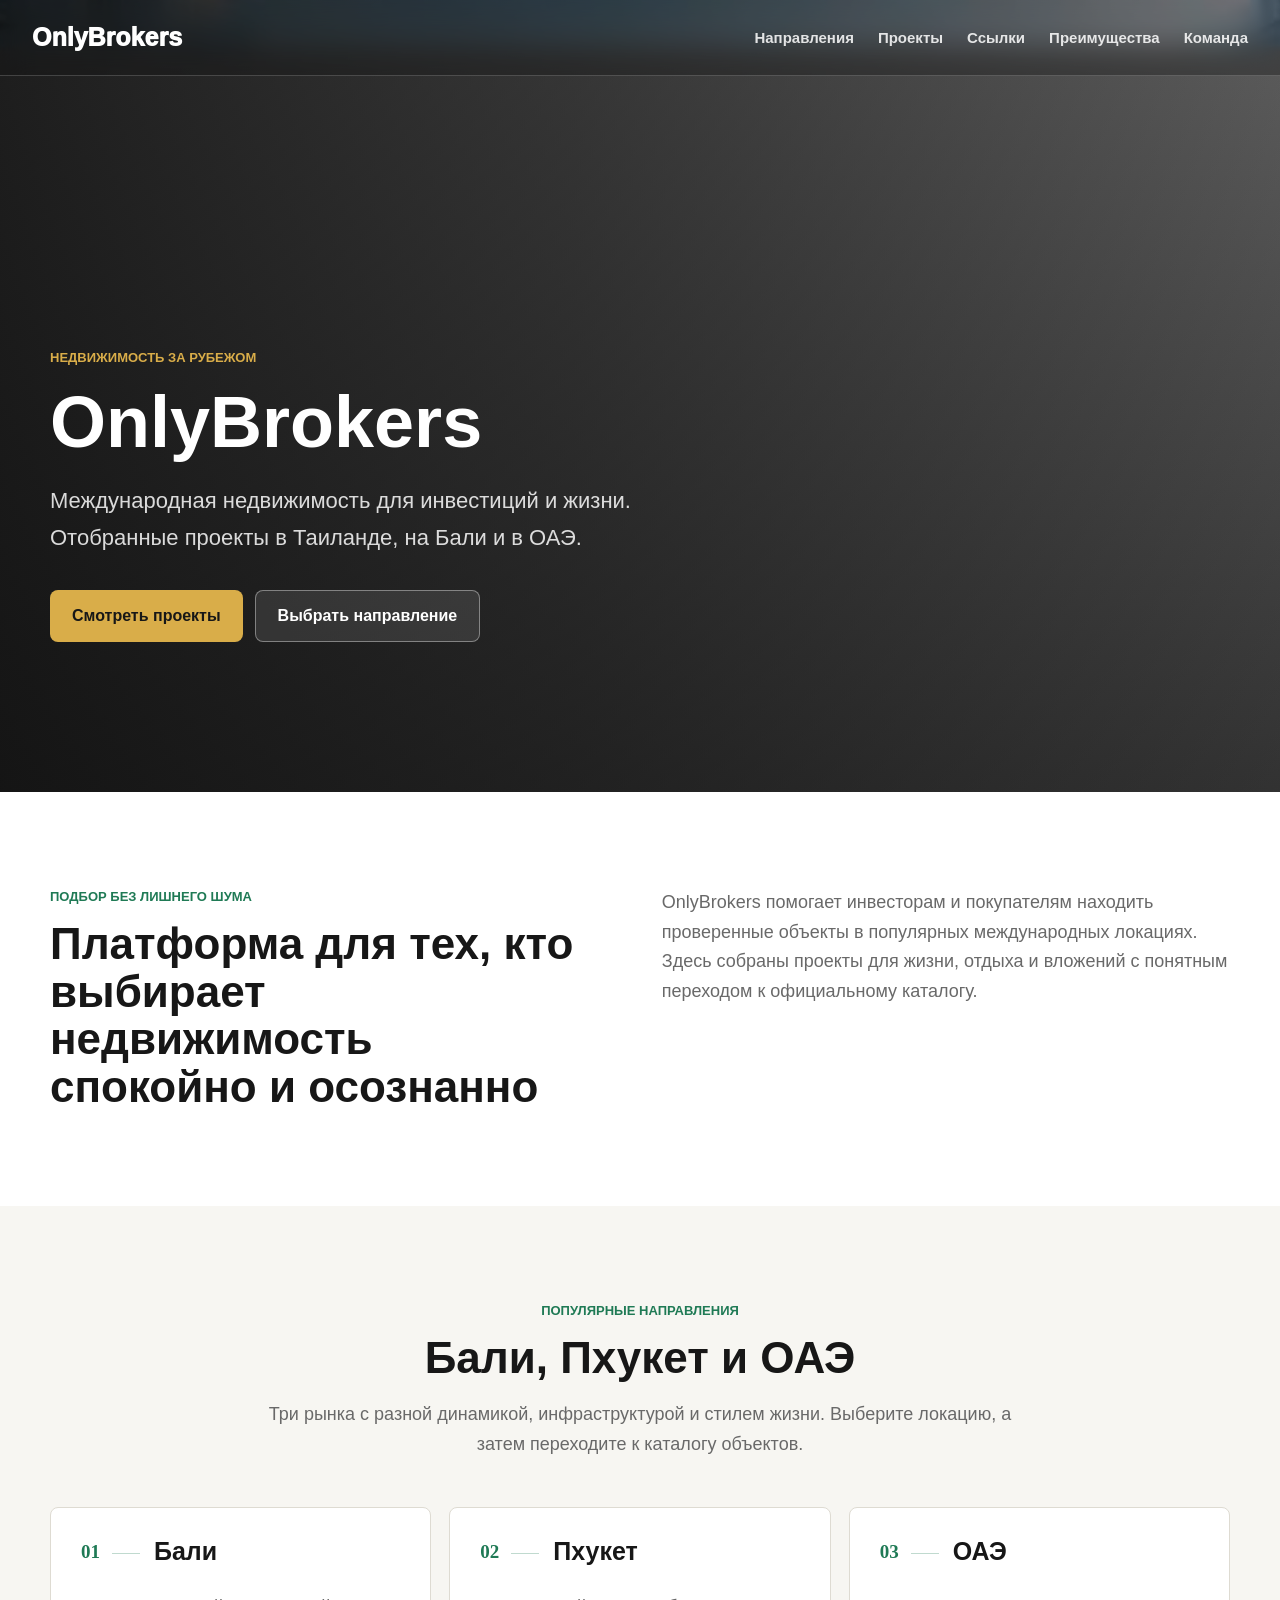
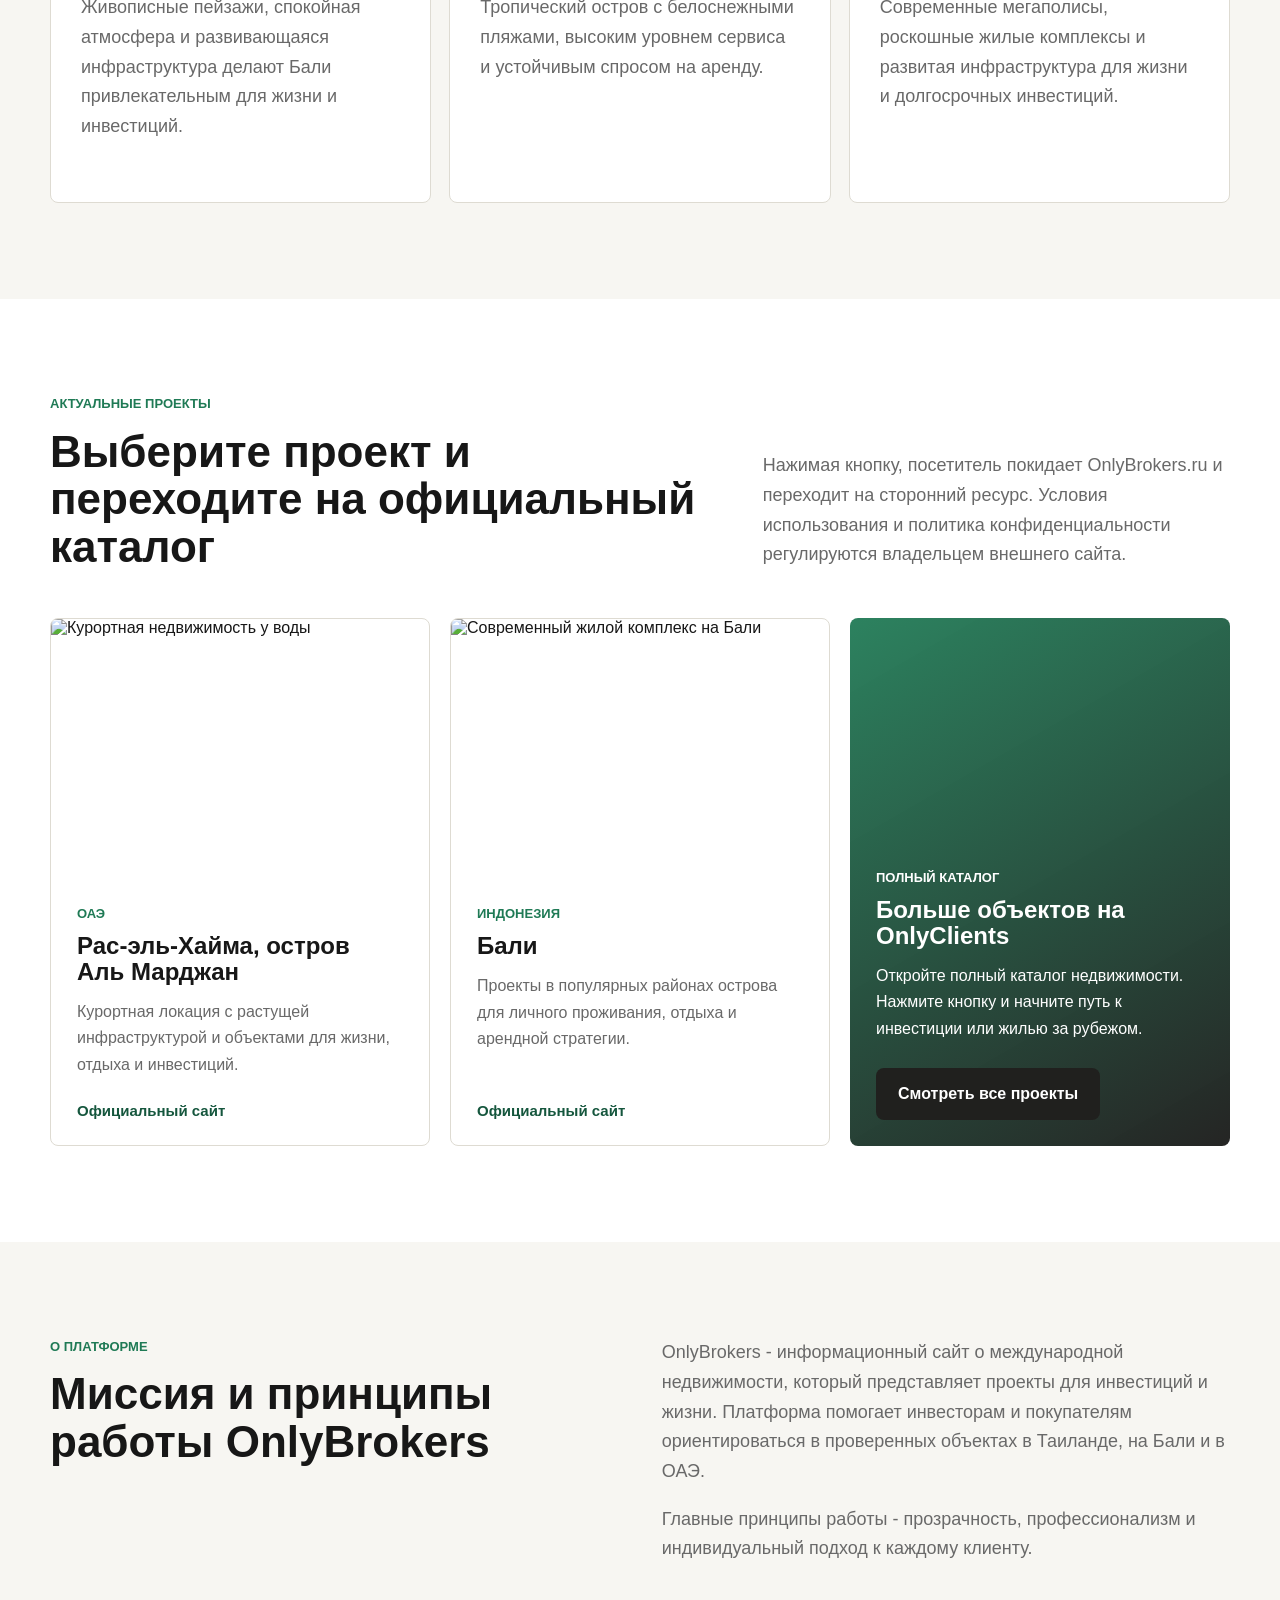
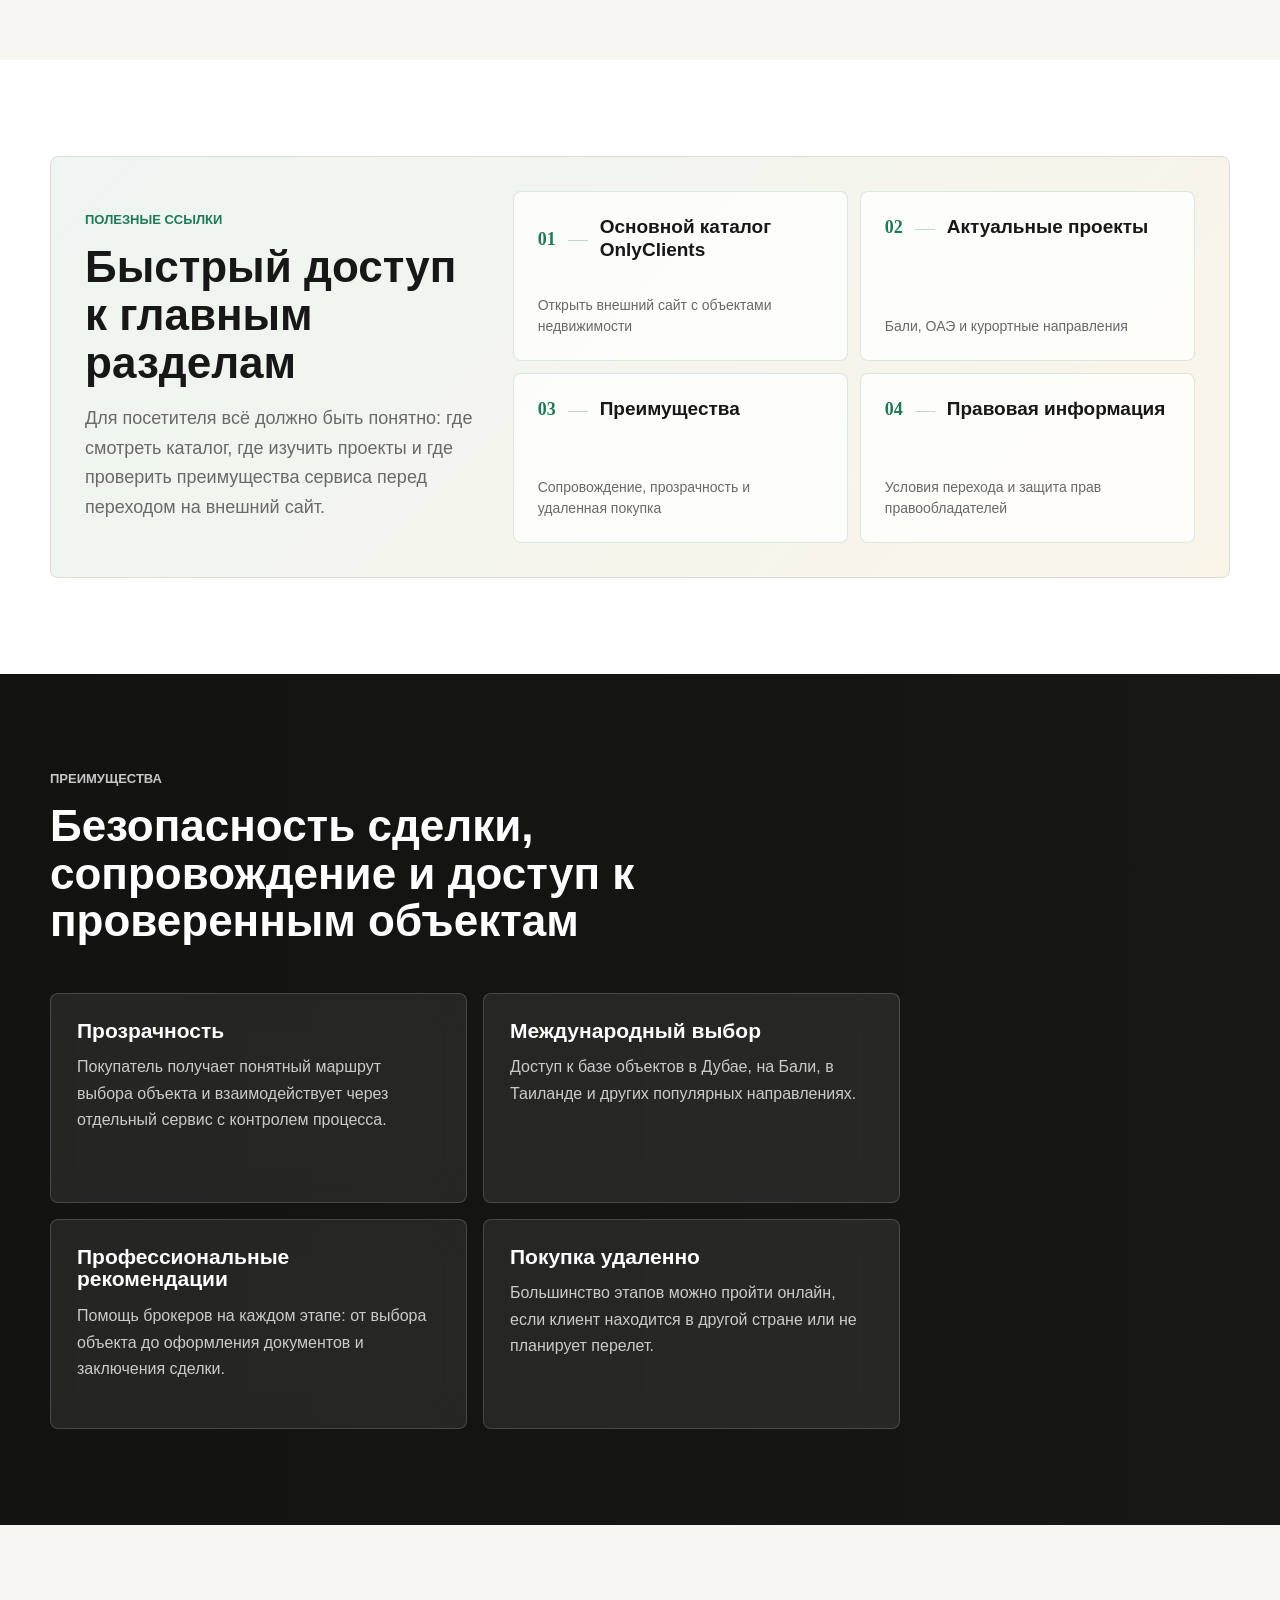
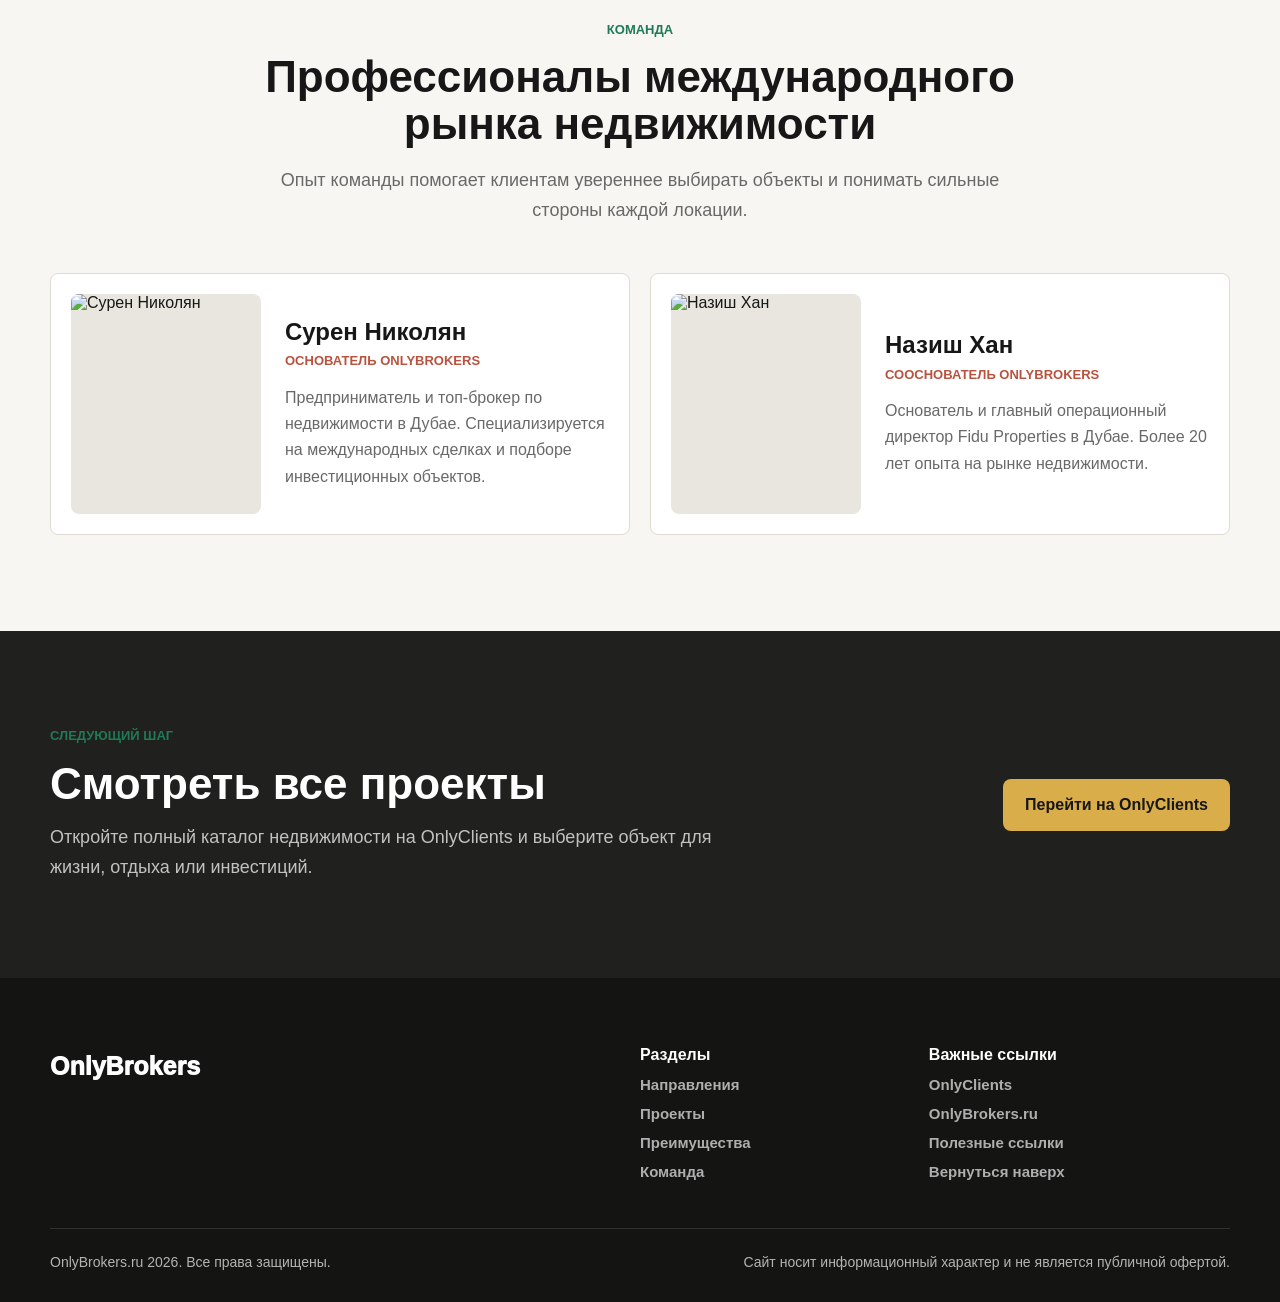
==== index.html @ 48ba88b5 "Initial OnlyBrokers site" ====
<!doctype html><html lang="ru"><head><meta charset="UTF-8" /><meta name="viewport" content="width=device-width, initial-scale=1.0" /><meta name="description" content="OnlyBrokers - международная недвижимость для инвестиций и жизни. Проверенные проекты на Бали, в Таиланде и ОАЭ." /><title>OnlyBrokers - международная недвижимость</title><link rel="stylesheet" href="./styles.css" /></head><body><header class="site-header" data-header><a class="brand" href="#top" aria-label="OnlyBrokers"><span class="brand-wordmark">OnlyBrokers</span></a><nav class="main-nav" id="main-nav" data-nav><a href="#directions">Направления</a><a href="#projects">Проекты</a><a href="#links">Ссылки</a><a href="#benefits">Преимущества</a><a href="#team">Команда</a></nav><button class="menu-button" type="button" aria-expanded="false" aria-controls="site-menu" data-menu-button><span></span><span></span><span></span><span class="sr-only">Открыть меню</span></button></header><div class="menu-backdrop" data-menu-backdrop></div><aside class="side-menu" id="site-menu" aria-hidden="true" data-side-menu><div class="side-menu-head"><div><span class="brand-wordmark brand-wordmark-dark">OnlyBrokers</span><p>Навигация по OnlyBrokers</p></div><button class="side-menu-close" type="button" aria-label="Закрыть меню" data-menu-close><span></span><span></span></button></div><nav class="side-menu-nav" aria-label="Основное меню"><a href="#top">Главная</a><a href="#directions">Направления</a><a href="#projects">Актуальные проекты</a><a href="#links">Полезные ссылки</a><a href="#benefits">Преимущества</a><a href="#team">Команда</a></nav><div class="side-menu-links"><p>Быстрый переход</p><a href="https://www.onlyclients.com/" target="_blank" rel="noopener noreferrer">Каталог OnlyClients</a><a href="https://onlybrokers.ru/" target="_blank" rel="noopener noreferrer">Текущий сайт OnlyBrokers</a></div></aside><main id="top"><section class="hero" aria-labelledby="hero-title"><div class="hero-media" aria-hidden="true"></div><div class="hero-overlay"></div><div class="hero-content"><p class="eyebrow">Недвижимость за рубежом</p><h1 id="hero-title">OnlyBrokers</h1><p class="hero-lead"> Международная недвижимость для инвестиций и жизни. Отобранные проекты в Таиланде, на Бали и в ОАЭ. </p><div class="hero-actions"><a class="button button-primary" href="https://www.onlyclients.com/" target="_blank" rel="noopener noreferrer"> Смотреть проекты </a><a class="button button-secondary" href="#projects">Выбрать направление</a></div><div class="hero-trust" aria-label="Ключевая информация"><div class="hero-trust-track"><span>Проверенные международные направления</span><span>Без форм и сбора заявок</span><span>Переход в официальный каталог OnlyClients</span></div></div></div></section><section class="intro section-band"><div class="container intro-grid"><div><p class="section-kicker">Подбор без лишнего шума</p><h2>Платформа для тех, кто выбирает недвижимость спокойно и осознанно</h2></div><p> OnlyBrokers помогает инвесторам и покупателям находить проверенные объекты в популярных международных локациях. Здесь собраны проекты для жизни, отдыха и вложений с понятным переходом к официальному каталогу. </p></div></section><section class="directions" id="directions" aria-labelledby="directions-title"><div class="container"><div class="section-heading"><p class="section-kicker">Популярные направления</p><h2 id="directions-title">Бали, Пхукет и ОАЭ</h2><p> Три рынка с разной динамикой, инфраструктурой и стилем жизни. Выберите локацию, а затем переходите к каталогу объектов. </p></div><div class="direction-grid"><article class="direction-card"><div class="direction-title"><span>01</span><h3>Бали</h3></div><p> Живописные пейзажи, спокойная атмосфера и развивающаяся инфраструктура делают Бали привлекательным для жизни и инвестиций. </p></article><article class="direction-card"><div class="direction-title"><span>02</span><h3>Пхукет</h3></div><p> Тропический остров с белоснежными пляжами, высоким уровнем сервиса и устойчивым спросом на аренду. </p></article><article class="direction-card"><div class="direction-title"><span>03</span><h3>ОАЭ</h3></div><p> Современные мегаполисы, роскошные жилые комплексы и развитая инфраструктура для жизни и долгосрочных инвестиций. </p></article></div></div></section><section class="projects section-band" id="projects" aria-labelledby="projects-title"><div class="container"><div class="section-heading split"><div><p class="section-kicker">Актуальные проекты</p><h2 id="projects-title">Выберите проект и переходите на официальный каталог</h2></div><p> Нажимая кнопку, посетитель покидает OnlyBrokers.ru и переходит на сторонний ресурс. Условия использования и политика конфиденциальности регулируются владельцем внешнего сайта. </p></div><div class="project-grid"><article class="project-card"><img src="https://static.tildacdn.com/tild6231-3865-4233-a266-313335313737/ice-beach-ice-beach-.webp" alt="Курортная недвижимость у воды" /><div class="project-body"><p class="project-location">ОАЭ</p><h3>Рас-эль-Хайма, остров Аль Марджан</h3><p>Курортная локация с растущей инфраструктурой и объектами для жизни, отдыха и инвестиций.</p><a class="text-link" href="https://www.onlyclients.com/" target="_blank" rel="noopener noreferrer"> Официальный сайт </a></div></article><article class="project-card"><img src="https://static.tildacdn.com/tild3566-6631-4865-b439-373566363334/pandawa-residence_ex.jpg" alt="Современный жилой комплекс на Бали" /><div class="project-body"><p class="project-location">Индонезия</p><h3>Бали</h3><p>Проекты в популярных районах острова для личного проживания, отдыха и арендной стратегии.</p><a class="text-link" href="https://www.onlyclients.com/" target="_blank" rel="noopener noreferrer"> Официальный сайт </a></div></article><article class="project-card project-card-featured"><div class="project-body"><p class="project-location">Полный каталог</p><h3>Больше объектов на OnlyClients</h3><p> Откройте полный каталог недвижимости. Нажмите кнопку и начните путь к инвестиции или жилью за рубежом. </p><a class="button button-dark" href="https://www.onlyclients.com/" target="_blank" rel="noopener noreferrer"> Смотреть все проекты </a></div></article></div></div></section><section class="platform" aria-labelledby="platform-title"><div class="container platform-grid"><div><p class="section-kicker">О платформе</p><h2 id="platform-title">Миссия и принципы работы OnlyBrokers</h2></div><div class="platform-copy"><p> OnlyBrokers - информационный сайт о международной недвижимости, который представляет проекты для инвестиций и жизни. Платформа помогает инвесторам и покупателям ориентироваться в проверенных объектах в Таиланде, на Бали и в ОАЭ. </p><p> Главные принципы работы - прозрачность, профессионализм и индивидуальный подход к каждому клиенту. </p></div></div></section><section class="link-hub" id="links" aria-labelledby="links-title"><div class="container link-hub-panel"><div class="link-hub-copy"><p class="section-kicker">Полезные ссылки</p><h2 id="links-title">Быстрый доступ к главным разделам</h2><p> Для посетителя всё должно быть понятно: где смотреть каталог, где изучить проекты и где проверить преимущества сервиса перед переходом на внешний сайт. </p></div><div class="link-list"><a class="link-tile" href="https://www.onlyclients.com/" target="_blank" rel="noopener noreferrer"><span class="link-title"><span>01</span><strong>Основной каталог OnlyClients</strong></span><small>Открыть внешний сайт с объектами недвижимости</small></a><a class="link-tile" href="#projects"><span class="link-title"><span>02</span><strong>Актуальные проекты</strong></span><small>Бали, ОАЭ и курортные направления</small></a><a class="link-tile" href="#benefits"><span class="link-title"><span>03</span><strong>Преимущества</strong></span><small>Сопровождение, прозрачность и удаленная покупка</small></a><a class="link-tile" href="#legal"><span class="link-title"><span>04</span><strong>Правовая информация</strong></span><small>Условия перехода и защита прав правообладателей</small></a></div></div></section><section class="benefits" id="benefits" aria-labelledby="benefits-title"><div class="benefits-media" aria-hidden="true"></div><div class="benefits-overlay"></div><div class="container benefits-content"><div class="section-heading align-left"><p class="section-kicker">Преимущества</p><h2 id="benefits-title">Безопасность сделки, сопровождение и доступ к проверенным объектам</h2></div><div class="benefit-list"><article><h3>Прозрачность</h3><p> Покупатель получает понятный маршрут выбора объекта и взаимодействует через отдельный сервис с контролем процесса. </p></article><article><h3>Международный выбор</h3><p>Доступ к базе объектов в Дубае, на Бали, в Таиланде и других популярных направлениях.</p></article><article><h3>Профессиональные рекомендации</h3><p>Помощь брокеров на каждом этапе: от выбора объекта до оформления документов и заключения сделки.</p></article><article><h3>Покупка удаленно</h3><p>Большинство этапов можно пройти онлайн, если клиент находится в другой стране или не планирует перелет.</p></article></div></div></section><section class="team" id="team" aria-labelledby="team-title"><div class="container"><div class="section-heading"><p class="section-kicker">Команда</p><h2 id="team-title">Профессионалы международного рынка недвижимости</h2><p>Опыт команды помогает клиентам увереннее выбирать объекты и понимать сильные стороны каждой локации.</p></div><div class="team-grid"><article class="person-card"><img src="https://static.tildacdn.com/tild3665-6264-4161-b462-633832346330/noroot.png" alt="Сурен Николян" /><div><h3>Сурен Николян</h3><p class="person-role">Основатель OnlyBrokers</p><p> Предприниматель и топ-брокер по недвижимости в Дубае. Специализируется на международных сделках и подборе инвестиционных объектов. </p></div></article><article class="person-card"><img src="https://static.tildacdn.com/tild6531-3165-4635-a233-373766363338/noroot.png" alt="Назиш Хан" /><div><h3>Назиш Хан</h3><p class="person-role">Сооснователь OnlyBrokers</p><p> Основатель и главный операционный директор Fidu Properties в Дубае. Более 20 лет опыта на рынке недвижимости. </p></div></article></div></div></section><section class="final-cta"><div class="container final-cta-inner"><div><p class="section-kicker">Следующий шаг</p><h2>Смотреть все проекты</h2><p> Откройте полный каталог недвижимости на OnlyClients и выберите объект для жизни, отдыха или инвестиций. </p></div><a class="button button-primary" href="https://www.onlyclients.com/" target="_blank" rel="noopener noreferrer"> Перейти на OnlyClients </a></div></section></main><footer class="site-footer" id="legal"><div class="container footer-grid"><div class="footer-about"><a class="brand footer-brand" href="#top" aria-label="OnlyBrokers"><span class="brand-wordmark">OnlyBrokers</span></a></div><nav class="footer-nav" aria-label="Разделы сайта"><h3>Разделы</h3><a href="#directions">Направления</a><a href="#projects">Проекты</a><a href="#benefits">Преимущества</a><a href="#team">Команда</a></nav><nav class="footer-nav" aria-label="Важные ссылки"><h3>Важные ссылки</h3><a href="https://www.onlyclients.com/" target="_blank" rel="noopener noreferrer">OnlyClients</a><a href="https://onlybrokers.ru/" target="_blank" rel="noopener noreferrer">OnlyBrokers.ru</a><a href="#links">Полезные ссылки</a><a href="#top">Вернуться наверх</a></nav></div><div class="container footer-bottom"><p>OnlyBrokers.ru 2026. Все права защищены.</p><p>Сайт носит информационный характер и не является публичной офертой.</p></div></footer><script src="./script.js"></script></body></html>
---- styles.css ----
:root{--bg:#f7f6f2;--surface:#ffffff;--ink:#171717;--muted:#696969;--line:#dedbd2;--dark:#20201e;--dark-soft:#30302d;--green:#1f7a55;--green-dark:#15563d;--gold:#d9ad49;--coral:#b8533f;--shadow:0 18px 40px rgba(28,27,24,0.12)}*{box-sizing:border-box}html{scroll-behavior:smooth}body{margin:0;font-family:Inter,Manrope,"Segoe UI",Arial,sans-serif;color:var(--ink);background:var(--bg);letter-spacing:0}body.menu-open{overflow:hidden}img{display:block;max-width:100%}a{color:inherit;text-decoration:none}p{margin:0;color:var(--muted);font-size:18px;line-height:1.65}h1,h2,h3{margin:0;line-height:1.08;letter-spacing:0}h1{max-width:760px;color:#fff;font-size:72px}h2{font-size:44px}h3{font-size:24px}.sr-only{position:absolute;width:1px;height:1px;padding:0;margin:-1px;overflow:hidden;clip:rect(0,0,0,0);white-space:nowrap;border:0}.container{width:min(1180px,calc(100% - 48px));margin:0 auto}.site-header{position:fixed;top:0;left:0;z-index:40;width:100%;min-height:76px;padding:16px 32px;display:flex;align-items:center;justify-content:space-between;color:#fff;background:rgba(20,20,19,0.34);border-bottom:1px solid rgba(255,255,255,0.18);backdrop-filter:blur(14px);transition:background 180ms ease,border-color 180ms ease}.site-header.is-scrolled{background:rgba(25,25,24,0.94);border-color:rgba(255,255,255,0.1)}.brand{display:inline-flex;align-items:center;font-weight:800}.brand-wordmark{position:relative;display:inline-flex;align-items:center;min-height:40px;color:#fff;font-size:25px;font-weight:950;line-height:1;letter-spacing:0}.brand-wordmark-dark{color:var(--ink)}.main-nav{display:flex;align-items:center;gap:24px;color:rgba(255,255,255,0.86);font-size:15px;font-weight:600}.main-nav a{transition:color 160ms ease}.main-nav a:hover{color:#fff}.menu-button{display:none;position:relative;width:52px;height:38px;padding:0;border:1px solid rgba(255,255,255,0.18);border-radius:14px;background:linear-gradient(145deg,rgba(255,255,255,0.16),rgba(255,255,255,0.05)),rgba(16,18,18,0.24);box-shadow:inset 0 1px 0 rgba(255,255,255,0.18),0 10px 22px rgba(0,0,0,0.18);cursor:pointer;overflow:hidden;transition:border-color 180ms ease,background 180ms ease,transform 180ms ease,box-shadow 180ms ease}.menu-button:hover{border-color:rgba(255,255,255,0.38);background:linear-gradient(145deg,rgba(255,255,255,0.2),rgba(255,255,255,0.07)),rgba(16,18,18,0.3);box-shadow:inset 0 1px 0 rgba(255,255,255,0.2),0 12px 26px rgba(0,0,0,0.22);transform:translateY(-1px)}.menu-button span:not(.sr-only){position:absolute;left:15px;display:block;width:22px;height:2px;background:#fff;border-radius:2px;transform-origin:center;transition:width 180ms ease,transform 220ms ease,opacity 160ms ease,background 180ms ease}.menu-button span:nth-child(1){top:14px}.menu-button span:nth-child(2){top:23px}.menu-button span:nth-child(3){display:none}body.menu-open .menu-button span:nth-child(1){transform:translateY(4.5px) rotate(45deg)}body.menu-open .menu-button span:nth-child(2){transform:translateY(-4.5px) rotate(-45deg)}body.menu-open .menu-button span:nth-child(3){opacity:0}.menu-backdrop{position:fixed;inset:0;z-index:45;visibility:hidden;opacity:0;background:rgba(9,10,9,0.48);backdrop-filter:blur(6px);transition:opacity 180ms ease,visibility 180ms ease}.menu-backdrop.is-open{visibility:visible;opacity:1}.side-menu{position:fixed;top:12px;right:12px;bottom:12px;z-index:60;width:min(430px,calc(100% - 24px));display:flex;flex-direction:column;padding:22px;color:var(--ink);background:rgba(255,255,255,0.96);border:1px solid rgba(255,255,255,0.74);border-radius:12px;box-shadow:0 28px 80px rgba(0,0,0,0.24);transform:translateX(calc(100% + 24px));visibility:hidden;opacity:0;transition:transform 240ms ease,opacity 200ms ease,visibility 200ms ease}.side-menu.is-open{visibility:visible;opacity:1;transform:translateX(0)}.side-menu-head{display:flex;align-items:flex-start;justify-content:space-between;gap:20px;padding-bottom:22px;border-bottom:1px solid var(--line)}.side-menu-head>div{display:grid;gap:12px}.side-menu-head p,.side-menu-links p{color:var(--muted);font-size:14px;line-height:1.45}.side-menu-close{position:relative;flex:0 0 auto;width:42px;height:42px;border:1px solid var(--line);border-radius:8px;background:var(--bg);cursor:pointer}.side-menu-close span{position:absolute;top:20px;left:11px;width:18px;height:2px;background:var(--ink);border-radius:2px}.side-menu-close span:first-child{transform:rotate(45deg)}.side-menu-close span:last-child{transform:rotate(-45deg)}.side-menu-nav{display:grid;gap:8px;padding:24px 0}.side-menu-nav a{padding:15px 14px;color:var(--ink);border:1px solid transparent;border-radius:8px;font-size:20px;font-weight:850;transition:background 160ms ease,border-color 160ms ease,transform 160ms ease}.side-menu-nav a:hover{background:var(--bg);border-color:var(--line);transform:translateX(3px)}.side-menu-links{margin-top:auto;padding:18px;display:grid;gap:10px;color:#fff;background:var(--dark);border-radius:8px}.side-menu-links p{color:rgba(255,255,255,0.62)}.side-menu-links a{padding:13px 0;border-top:1px solid rgba(255,255,255,0.12);color:#fff;font-weight:800}.hero{position:relative;min-height:88svh;display:grid;align-items:end;overflow:hidden;color:#fff;background:var(--dark)}.hero-media,.hero-overlay,.benefits-media,.benefits-overlay{position:absolute;inset:0}.hero-media{background-image:url("./assets/hero-bg.jpg");background-position:center;background-size:cover}.hero-overlay{background:linear-gradient(90deg,rgba(12,12,12,0.82) 0%,rgba(12,12,12,0.58) 45%,rgba(12,12,12,0.22) 100%),linear-gradient(0deg,rgba(12,12,12,0.58),rgba(12,12,12,0.1))}.hero-content{position:relative;z-index:1;width:min(1180px,calc(100% - 48px));margin:0 auto;padding:150px 0 52px}.eyebrow,.section-kicker,.project-location,.person-role{color:var(--green);font-size:13px;font-weight:800;line-height:1.4;text-transform:uppercase}.hero .eyebrow{color:var(--gold);margin-bottom:16px}.hero-lead{max-width:640px;margin-top:22px;color:rgba(255,255,255,0.84);font-size:22px}.hero-actions{display:flex;flex-wrap:wrap;gap:12px;margin-top:34px}.button{min-height:52px;display:inline-flex;align-items:center;justify-content:center;gap:10px;padding:0 22px;border-radius:8px;font-size:16px;font-weight:800;line-height:1;transition:transform 160ms ease,background 160ms ease,border-color 160ms ease}.button:hover{transform:translateY(-2px)}.button-primary{color:var(--ink);background:var(--gold)}.button-primary:hover{background:#e6be62}.button-secondary{color:#fff;border:1px solid rgba(255,255,255,0.38);background:rgba(255,255,255,0.1)}.button-secondary:hover{border-color:rgba(255,255,255,0.68);background:rgba(255,255,255,0.16)}.button-dark{color:#fff;background:var(--dark)}.button-dark:hover{background:var(--green-dark)}.hero-trust{width:min(640px,100%);height:56px;margin-top:42px;position:relative;overflow:hidden}.hero-trust-track{position:relative;width:100%;height:100%}.hero-trust-track span{position:absolute;inset:0;width:100%;display:inline-flex;align-items:center;justify-content:center;padding:0 14px;color:rgba(255,255,255,0.82);border:1px solid rgba(255,255,255,0.18);border-radius:999px;background:rgba(255,255,255,0.08);backdrop-filter:blur(14px);text-align:center;font-size:17px;font-weight:750;line-height:1.25;box-shadow:inset 0 1px 0 rgba(255,255,255,0.08);opacity:0;transform:translateX(110%);animation:trustPlaqueSlide 15s ease-in-out infinite both;will-change:opacity,transform}.hero-trust-track span:nth-child(1){animation-delay:-0.7s}.hero-trust-track span:nth-child(2){animation-delay:4.3s}.hero-trust-track span:nth-child(3){animation-delay:9.3s}@keyframes trustPlaqueSlide{0%{opacity:0;transform:translateX(110%)}5%,28%{opacity:1;transform:translateX(0)}33%,100%{opacity:0;transform:translateX(-110%)}}section{position:relative;scroll-margin-top:86px}.section-band{background:var(--surface)}.intro,.directions,.projects,.platform,.link-hub,.team,.final-cta{padding:96px 0}.intro-grid,.platform-grid{display:grid;grid-template-columns:minmax(0,0.95fr) minmax(0,1fr);gap:72px;align-items:start}.section-kicker{margin-bottom:14px}.section-heading{max-width:760px;margin:0 auto 48px;text-align:center}.section-heading p:last-child{margin-top:18px}.section-heading.split{max-width:none;display:grid;grid-template-columns:minmax(0,0.95fr) minmax(280px,0.68fr);gap:60px;text-align:left;align-items:end}.section-heading.align-left{margin-left:0;text-align:left}.direction-grid{display:grid;grid-template-columns:repeat(3,minmax(0,1fr));gap:18px}.direction-card,.project-card,.person-card{border:1px solid var(--line);border-radius:8px;background:var(--surface);box-shadow:none}.direction-card{min-height:296px;padding:30px}.direction-title{display:flex;align-items:center;gap:14px}.direction-title span{color:var(--green);font-family:Georgia,"Times New Roman",serif;font-size:19px;font-weight:700;line-height:1}.direction-title span::after{content:"";width:28px;height:1px;display:inline-block;margin-left:12px;vertical-align:middle;background:rgba(31,122,85,0.28)}.direction-title h3{font-size:25px}.direction-card p{margin-top:28px}.project-grid{display:grid;grid-template-columns:repeat(3,minmax(0,1fr));gap:20px;align-items:stretch}.project-card{overflow:hidden;display:flex;flex-direction:column}.project-card img{width:100%;height:260px;object-fit:cover}.project-body{flex:1;padding:26px;display:flex;flex-direction:column;align-items:flex-start}.project-body h3{margin-top:10px}.project-body p:not(.project-location){margin-top:14px;font-size:16px}.project-card-featured{color:#fff;background:linear-gradient(150deg,rgba(31,122,85,0.94),rgba(28,28,27,0.96)),url("https://static.tildacdn.com/tild3565-6339-4233-b532-633532393465/beautiful.jpg") center / cover;border:0}.project-card-featured .project-body{justify-content:flex-end;min-height:100%}.project-card-featured h3,.project-card-featured p,.project-card-featured .project-location{color:#fff}.project-card-featured .button{margin-top:26px}.text-link{margin-top:auto;padding-top:24px;color:var(--green-dark);font-size:15px;font-weight:900}.text-link:hover{color:var(--coral)}.platform{background:var(--bg)}.platform-copy{display:grid;gap:18px}.link-hub{background:var(--surface)}.link-hub-panel{display:grid;grid-template-columns:minmax(280px,0.62fr) minmax(0,1.08fr);gap:36px;align-items:stretch;padding:34px;border:1px solid var(--line);border-radius:8px;background:linear-gradient(135deg,rgba(31,122,85,0.08),rgba(217,173,73,0.12)),var(--surface)}.link-hub-copy{align-self:center}.link-hub-copy p:last-child{margin-top:18px}.link-list{display:grid;grid-template-columns:repeat(2,minmax(0,1fr));gap:12px}.link-tile{min-height:170px;padding:24px;display:flex;flex-direction:column;justify-content:space-between;border:1px solid rgba(31,122,85,0.16);border-radius:8px;background:rgba(255,255,255,0.76);transition:border-color 160ms ease,transform 160ms ease,box-shadow 160ms ease}.link-tile:hover{border-color:rgba(31,122,85,0.42);box-shadow:0 16px 34px rgba(31,122,85,0.12);transform:translateY(-2px)}.link-title{display:flex;align-items:center;gap:12px}.link-title span{flex:0 0 auto;color:var(--green);font-family:Georgia,"Times New Roman",serif;font-size:18px;font-weight:700;line-height:1}.link-title span::after{content:"";width:20px;height:1px;display:inline-block;margin-left:12px;vertical-align:middle;background:rgba(31,122,85,0.28)}.link-tile strong{color:var(--ink);font-size:19px;line-height:1.2}.link-tile small{margin-top:24px;color:var(--muted);font-size:14px;line-height:1.45}.benefits{min-height:720px;display:grid;align-items:center;overflow:hidden;color:#fff;background:var(--dark)}.benefits-media{background-image:url("https://static.tildacdn.com/tild3565-6339-4233-b532-633532393465/beautiful.jpg");background-position:center;background-size:cover}.benefits-overlay{background:linear-gradient(90deg,rgba(18,18,17,0.92),rgba(18,18,17,0.74),rgba(18,18,17,0.38)),rgba(18,18,17,0.36)}.benefits-content{position:relative;z-index:1;padding:96px 0}.benefits h2,.benefits h3{color:#fff}.benefits p{color:rgba(255,255,255,0.76)}.benefit-list{max-width:850px;display:grid;grid-template-columns:repeat(2,minmax(0,1fr));gap:16px}.benefit-list article{min-height:210px;padding:26px;border:1px solid rgba(255,255,255,0.16);border-radius:8px;background:rgba(255,255,255,0.08);backdrop-filter:blur(14px)}.benefit-list h3{font-size:21px}.benefit-list p{margin-top:12px;font-size:16px}.team-grid{display:grid;grid-template-columns:repeat(2,minmax(0,1fr));gap:20px}.person-card{display:grid;grid-template-columns:190px minmax(0,1fr);gap:24px;padding:20px;align-items:center}.person-card img{width:190px;height:220px;object-fit:cover;border-radius:8px;background:#e9e6df}.person-card h3{margin-bottom:8px}.person-card p:last-child{margin-top:14px;font-size:16px}.person-role{color:var(--coral)}.final-cta{background:var(--dark);color:#fff}.final-cta-inner{display:grid;grid-template-columns:minmax(0,1fr) auto;gap:40px;align-items:center}.final-cta h2{color:#fff}.final-cta p:not(.section-kicker){max-width:680px;margin-top:16px;color:rgba(255,255,255,0.72)}.site-footer{padding:68px 0 28px;background:#141413;color:rgba(255,255,255,0.72)}.footer-grid{display:grid;grid-template-columns:minmax(260px,1.2fr) 0.55fr 0.65fr;gap:34px;align-items:start}.footer-brand{color:#fff}.footer-nav{display:grid;gap:12px}.footer-nav h3{color:#fff;font-size:16px}.footer-nav a{color:rgba(255,255,255,0.66);font-size:15px;font-weight:650;transition:color 160ms ease}.footer-nav a:hover{color:#fff}.footer-bottom{margin-top:48px;padding-top:22px;display:flex;align-items:center;justify-content:space-between;gap:24px;border-top:1px solid rgba(255,255,255,0.12)}.footer-bottom p{color:rgba(255,255,255,0.68);font-size:14px}@media (max-width:1000px){h1{font-size:58px}h2{font-size:36px}.intro-grid,.platform-grid,.section-heading.split,.link-hub-panel,.footer-grid{grid-template-columns:1fr;gap:28px}.direction-grid,.project-grid,.link-list{grid-template-columns:1fr}.project-card-featured .project-body{min-height:360px}.team-grid{grid-template-columns:1fr}}@media (max-width:760px){p{font-size:16px}h1{font-size:44px}h2{font-size:30px}h3{font-size:22px}.container,.hero-content{width:min(100% - 32px,1180px)}.site-header{min-height:68px;padding:12px 16px}.menu-button{display:grid}.main-nav{display:none}.hero{min-height:92svh}.hero-content{padding:116px 0 34px}.hero-lead{font-size:18px}.hero-actions{flex-direction:column}.button{width:100%}.hero-trust{margin-top:34px;height:58px}.hero-trust-track span{width:100%;padding:0 18px;justify-content:center;text-align:center;font-size:14px}.intro,.directions,.projects,.platform,.link-hub,.team,.final-cta{padding:70px 0}.section-heading{margin-bottom:32px;text-align:left}.direction-card{min-height:auto;padding:24px}.project-card img{height:230px}.link-hub-panel{padding:24px}.benefits{min-height:auto}.benefits-content{padding:70px 0}.benefit-list{grid-template-columns:1fr}.benefit-list article{min-height:auto}.person-card{grid-template-columns:1fr}.person-card img{width:100%;height:300px}.final-cta-inner,.footer-bottom{grid-template-columns:1fr;flex-direction:column;align-items:flex-start}}@media (max-width:420px){h1{font-size:38px}h2{font-size:27px}.brand-wordmark{font-size:21px}.side-menu{top:8px;right:8px;bottom:8px;width:calc(100% - 16px);padding:18px}.side-menu-nav a{font-size:18px}}
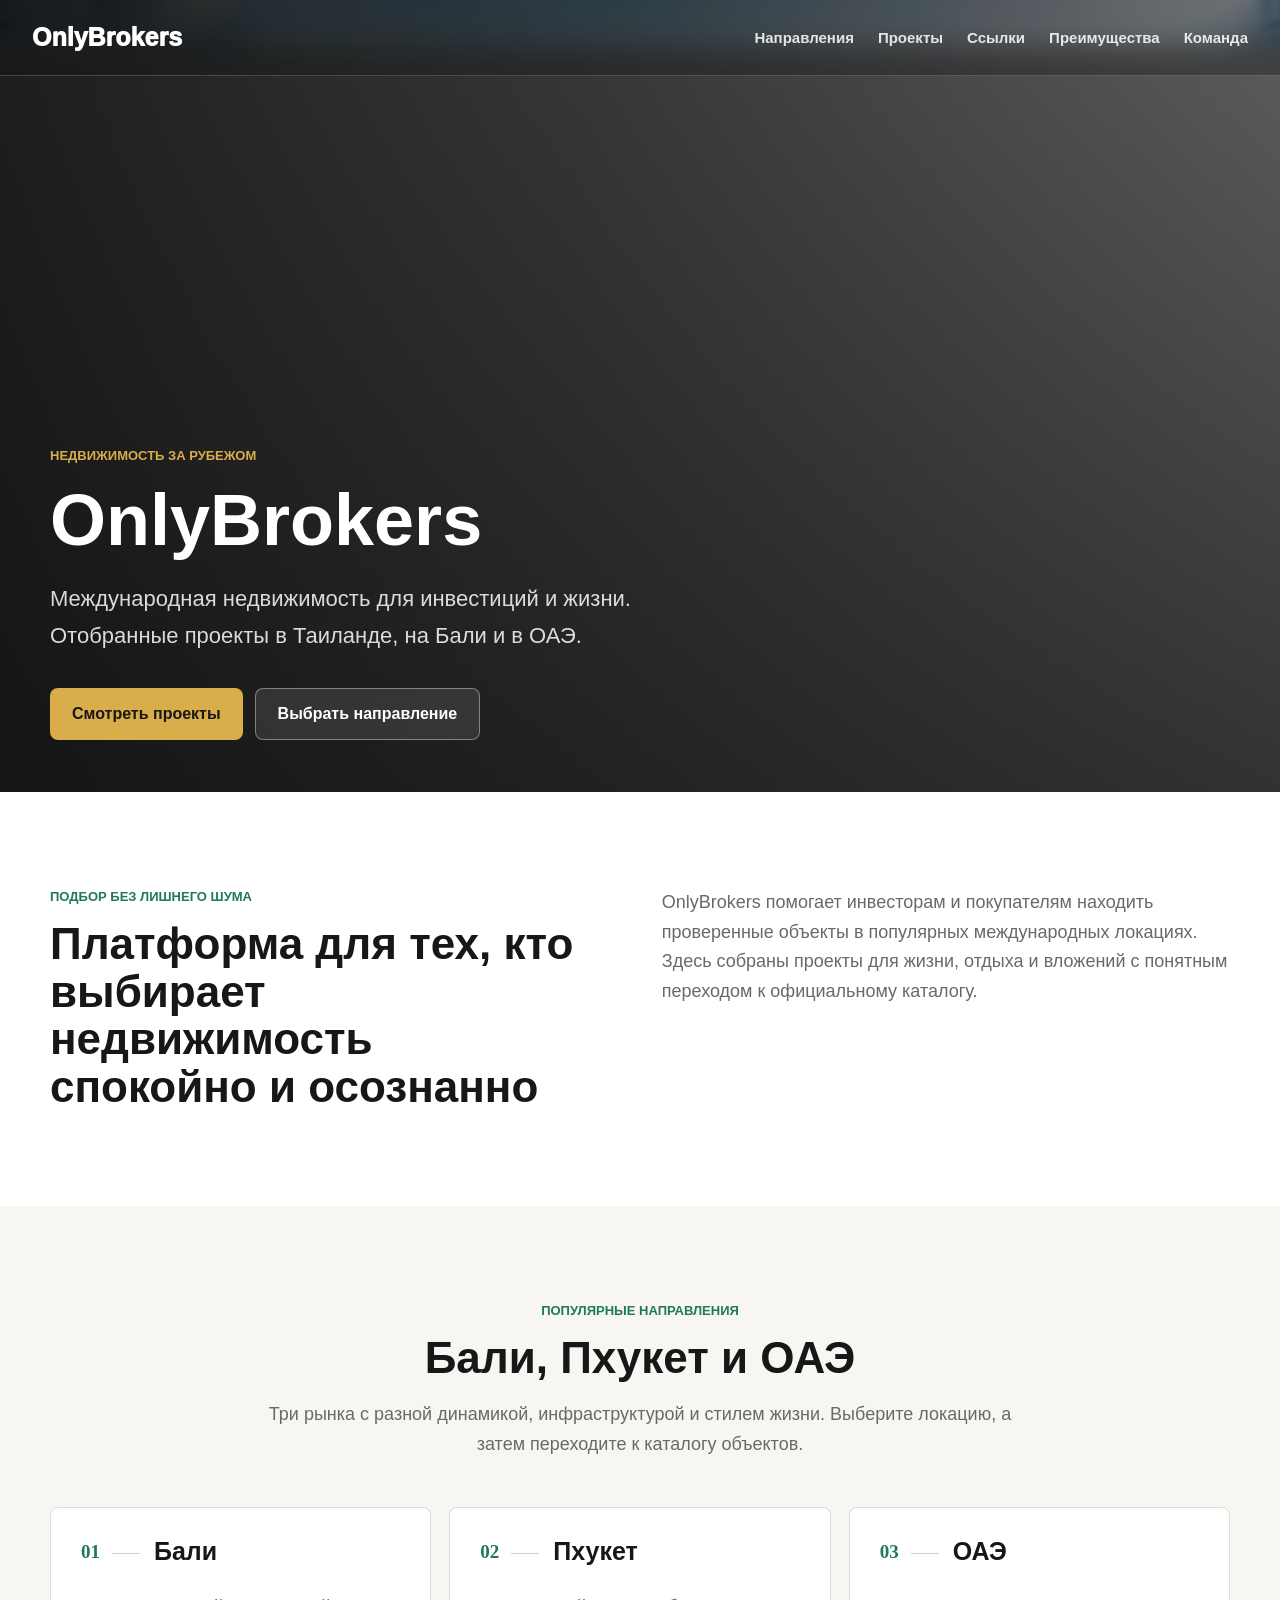
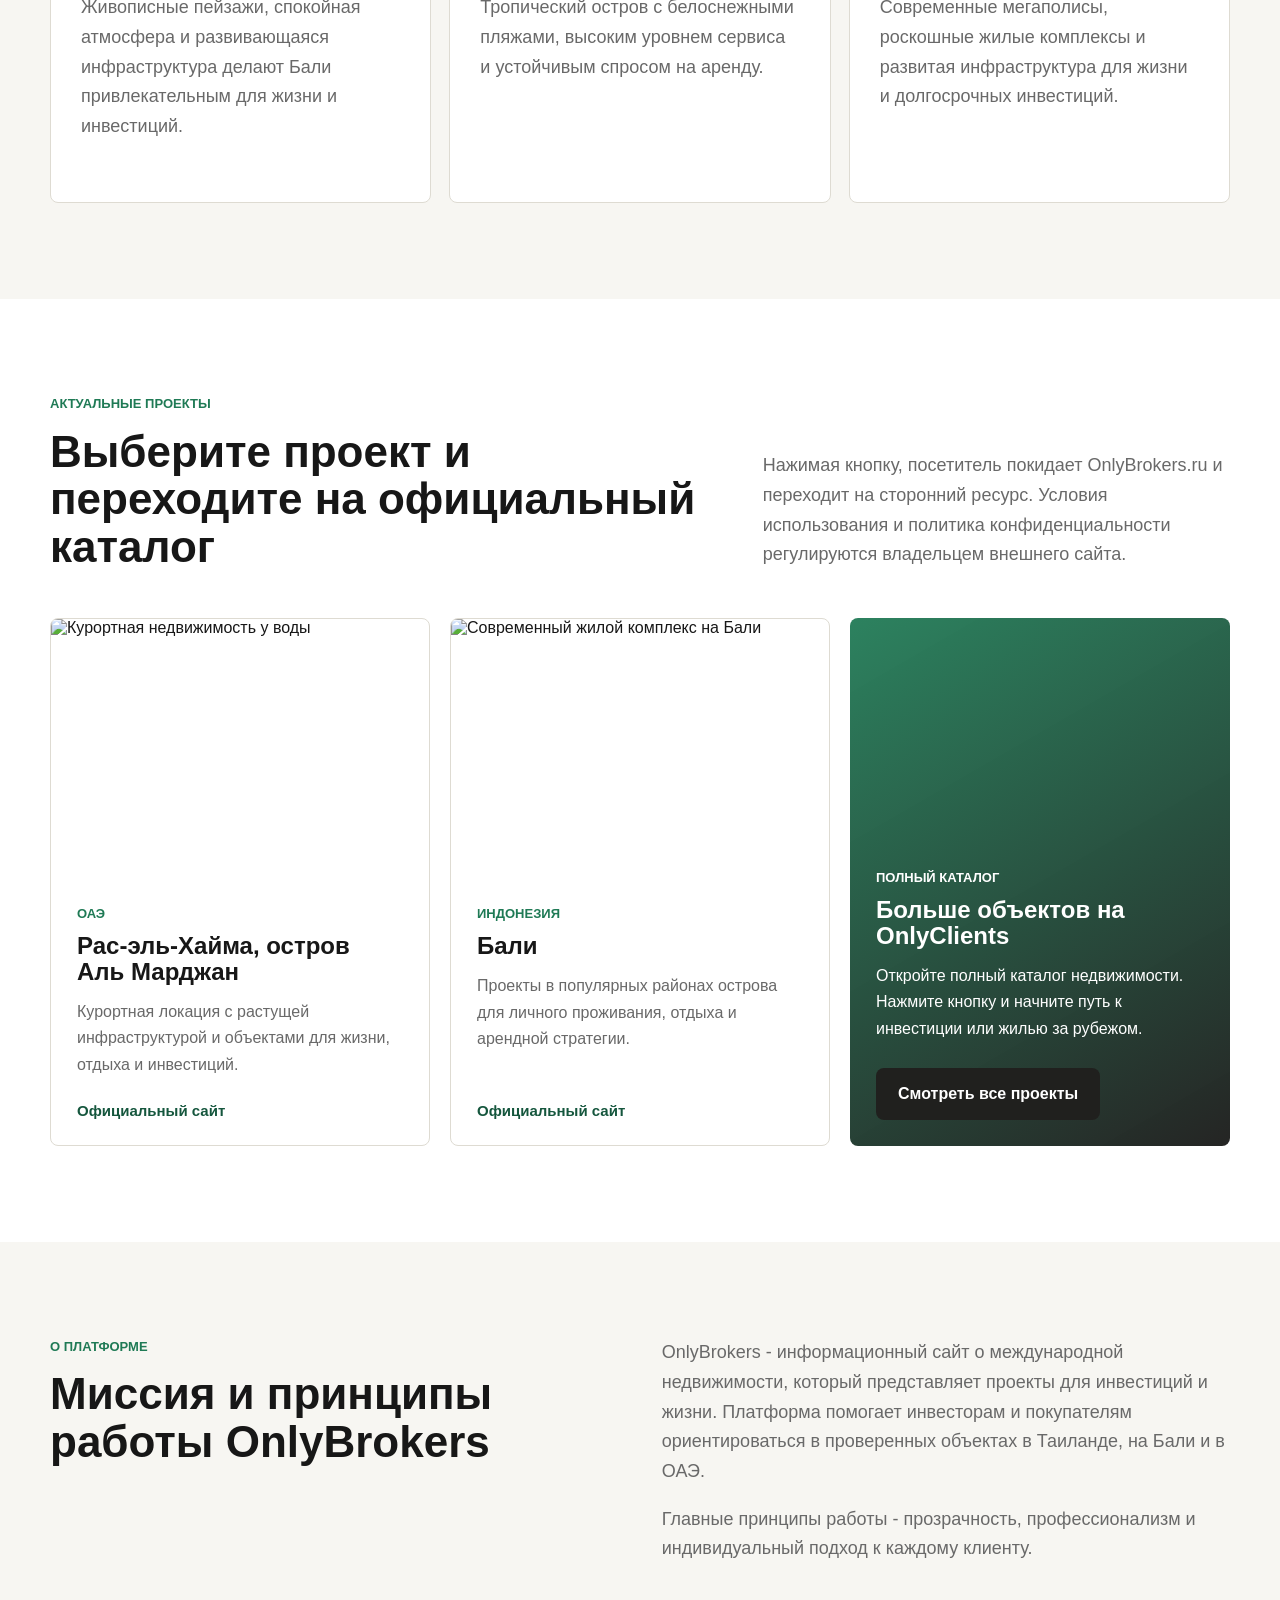
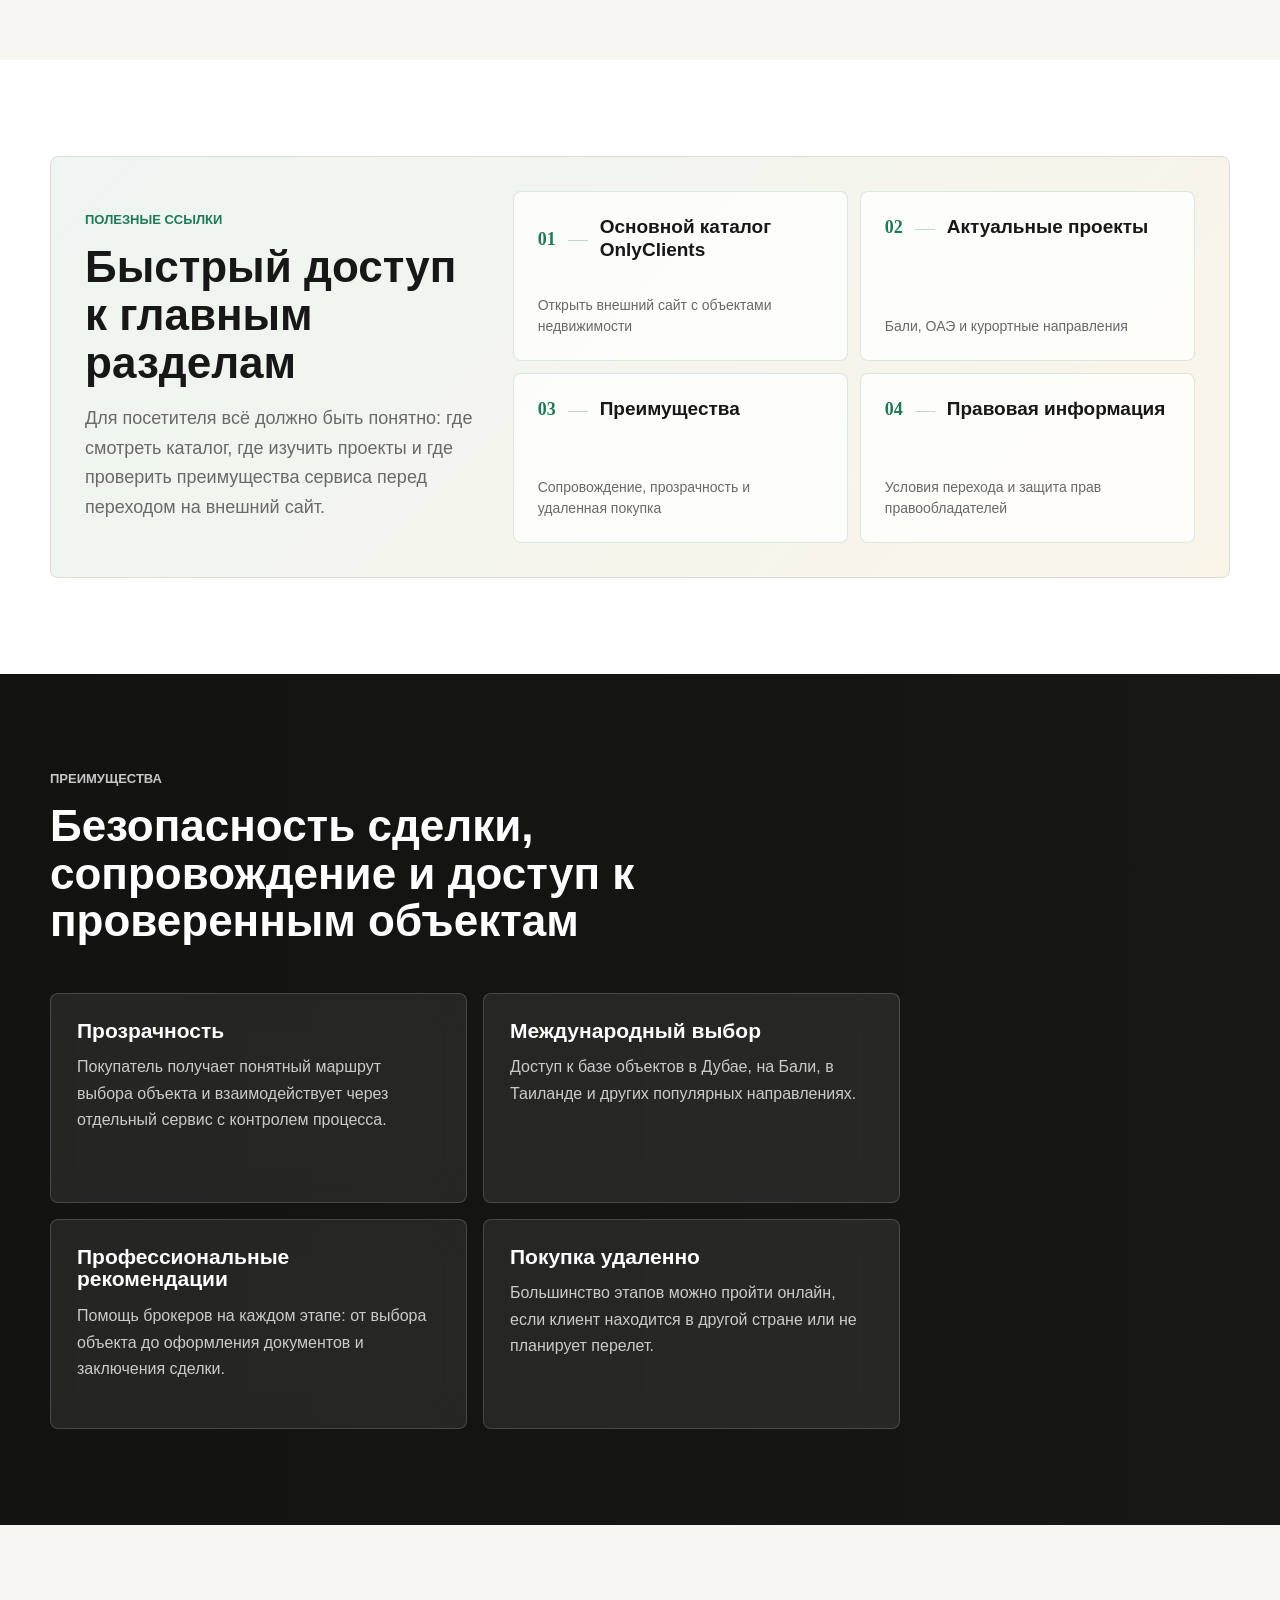
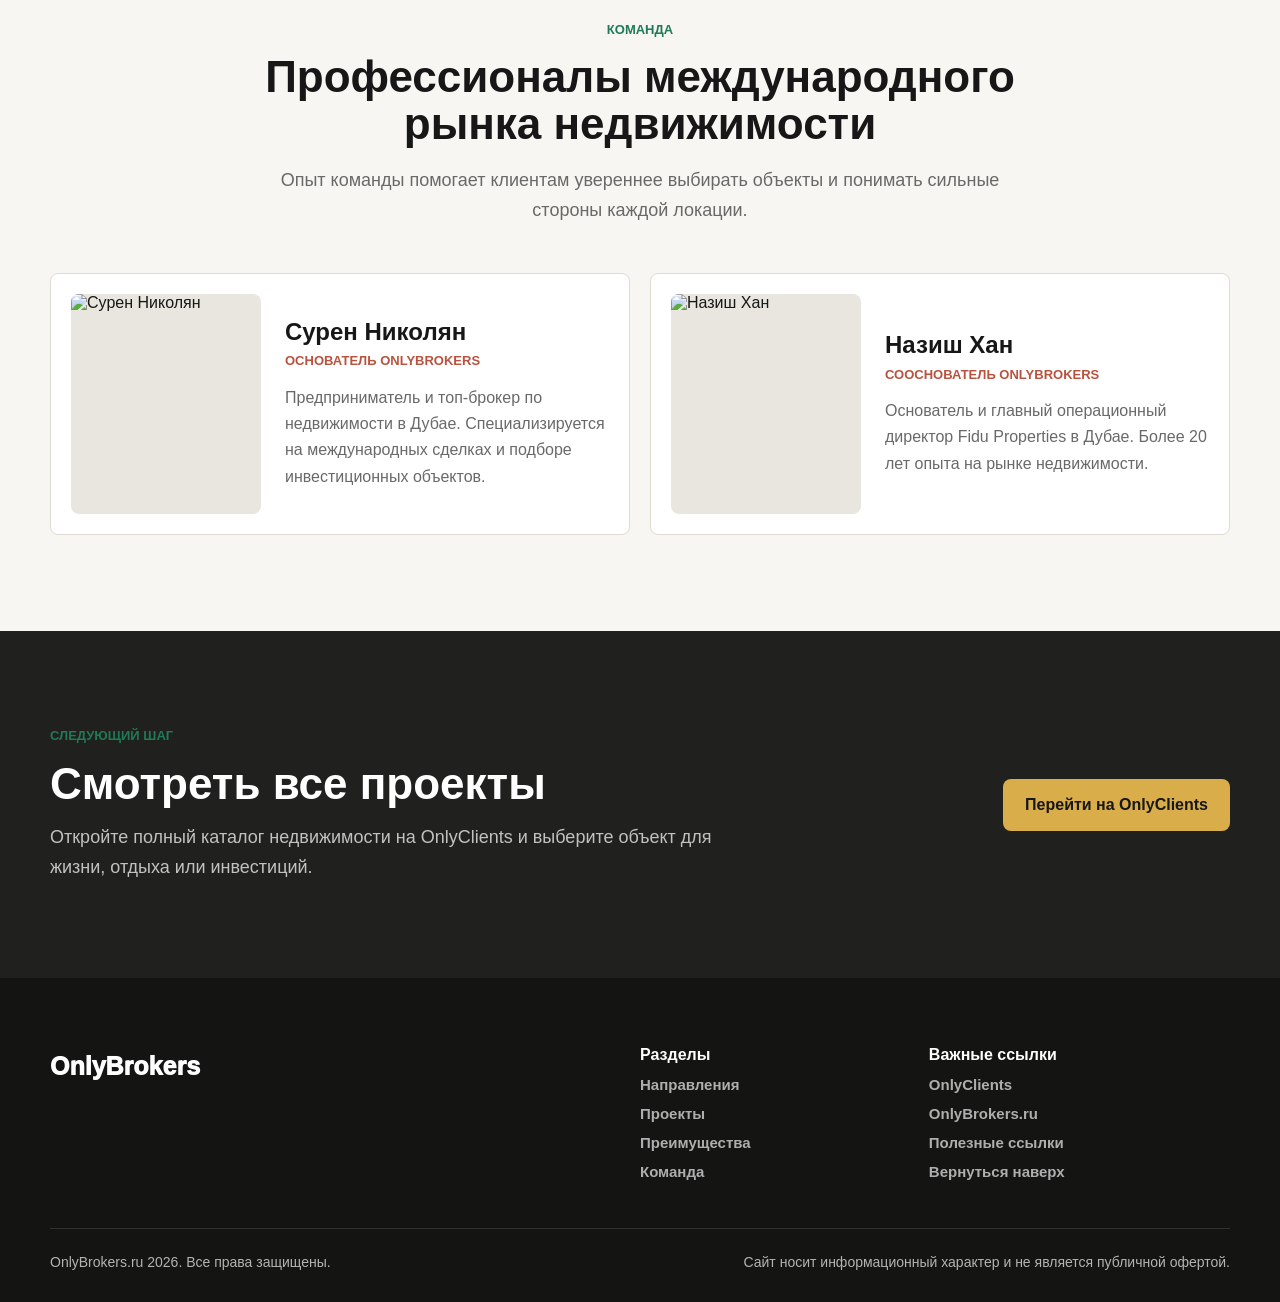
==== commit be6fa580: "Update OnlyBrokers page" ====
--- a/index.html
+++ b/index.html
@@ -1 +1 @@
-<!doctype html><html lang="ru"><head><meta charset="UTF-8" /><meta name="viewport" content="width=device-width, initial-scale=1.0" /><meta name="description" content="OnlyBrokers - международная недвижимость для инвестиций и жизни. Проверенные проекты на Бали, в Таиланде и ОАЭ." /><title>OnlyBrokers - международная недвижимость</title><link rel="stylesheet" href="./styles.css" /></head><body><header class="site-header" data-header><a class="brand" href="#top" aria-label="OnlyBrokers"><span class="brand-wordmark">OnlyBrokers</span></a><nav class="main-nav" id="main-nav" data-nav><a href="#directions">Направления</a><a href="#projects">Проекты</a><a href="#links">Ссылки</a><a href="#benefits">Преимущества</a><a href="#team">Команда</a></nav><button class="menu-button" type="button" aria-expanded="false" aria-controls="site-menu" data-menu-button><span></span><span></span><span></span><span class="sr-only">Открыть меню</span></button></header><div class="menu-backdrop" data-menu-backdrop></div><aside class="side-menu" id="site-menu" aria-hidden="true" data-side-menu><div class="side-menu-head"><div><span class="brand-wordmark brand-wordmark-dark">OnlyBrokers</span><p>Навигация по OnlyBrokers</p></div><button class="side-menu-close" type="button" aria-label="Закрыть меню" data-menu-close><span></span><span></span></button></div><nav class="side-menu-nav" aria-label="Основное меню"><a href="#top">Главная</a><a href="#directions">Направления</a><a href="#projects">Актуальные проекты</a><a href="#links">Полезные ссылки</a><a href="#benefits">Преимущества</a><a href="#team">Команда</a></nav><div class="side-menu-links"><p>Быстрый переход</p><a href="https://www.onlyclients.com/" target="_blank" rel="noopener noreferrer">Каталог OnlyClients</a><a href="https://onlybrokers.ru/" target="_blank" rel="noopener noreferrer">Текущий сайт OnlyBrokers</a></div></aside><main id="top"><section class="hero" aria-labelledby="hero-title"><div class="hero-media" aria-hidden="true"></div><div class="hero-overlay"></div><div class="hero-content"><p class="eyebrow">Недвижимость за рубежом</p><h1 id="hero-title">OnlyBrokers</h1><p class="hero-lead"> Международная недвижимость для инвестиций и жизни. Отобранные проекты в Таиланде, на Бали и в ОАЭ. </p><div class="hero-actions"><a class="button button-primary" href="https://www.onlyclients.com/" target="_blank" rel="noopener noreferrer"> Смотреть проекты </a><a class="button button-secondary" href="#projects">Выбрать направление</a></div><div class="hero-trust" aria-label="Ключевая информация"><div class="hero-trust-track"><span>Проверенные международные направления</span><span>Без форм и сбора заявок</span><span>Переход в официальный каталог OnlyClients</span></div></div></div></section><section class="intro section-band"><div class="container intro-grid"><div><p class="section-kicker">Подбор без лишнего шума</p><h2>Платформа для тех, кто выбирает недвижимость спокойно и осознанно</h2></div><p> OnlyBrokers помогает инвесторам и покупателям находить проверенные объекты в популярных международных локациях. Здесь собраны проекты для жизни, отдыха и вложений с понятным переходом к официальному каталогу. </p></div></section><section class="directions" id="directions" aria-labelledby="directions-title"><div class="container"><div class="section-heading"><p class="section-kicker">Популярные направления</p><h2 id="directions-title">Бали, Пхукет и ОАЭ</h2><p> Три рынка с разной динамикой, инфраструктурой и стилем жизни. Выберите локацию, а затем переходите к каталогу объектов. </p></div><div class="direction-grid"><article class="direction-card"><div class="direction-title"><span>01</span><h3>Бали</h3></div><p> Живописные пейзажи, спокойная атмосфера и развивающаяся инфраструктура делают Бали привлекательным для жизни и инвестиций. </p></article><article class="direction-card"><div class="direction-title"><span>02</span><h3>Пхукет</h3></div><p> Тропический остров с белоснежными пляжами, высоким уровнем сервиса и устойчивым спросом на аренду. </p></article><article class="direction-card"><div class="direction-title"><span>03</span><h3>ОАЭ</h3></div><p> Современные мегаполисы, роскошные жилые комплексы и развитая инфраструктура для жизни и долгосрочных инвестиций. </p></article></div></div></section><section class="projects section-band" id="projects" aria-labelledby="projects-title"><div class="container"><div class="section-heading split"><div><p class="section-kicker">Актуальные проекты</p><h2 id="projects-title">Выберите проект и переходите на официальный каталог</h2></div><p> Нажимая кнопку, посетитель покидает OnlyBrokers.ru и переходит на сторонний ресурс. Условия использования и политика конфиденциальности регулируются владельцем внешнего сайта. </p></div><div class="project-grid"><article class="project-card"><img src="https://static.tildacdn.com/tild6231-3865-4233-a266-313335313737/ice-beach-ice-beach-.webp" alt="Курортная недвижимость у воды" /><div class="project-body"><p class="project-location">ОАЭ</p><h3>Рас-эль-Хайма, остров Аль Марджан</h3><p>Курортная локация с растущей инфраструктурой и объектами для жизни, отдыха и инвестиций.</p><a class="text-link" href="https://www.onlyclients.com/" target="_blank" rel="noopener noreferrer"> Официальный сайт </a></div></article><article class="project-card"><img src="https://static.tildacdn.com/tild3566-6631-4865-b439-373566363334/pandawa-residence_ex.jpg" alt="Современный жилой комплекс на Бали" /><div class="project-body"><p class="project-location">Индонезия</p><h3>Бали</h3><p>Проекты в популярных районах острова для личного проживания, отдыха и арендной стратегии.</p><a class="text-link" href="https://www.onlyclients.com/" target="_blank" rel="noopener noreferrer"> Официальный сайт </a></div></article><article class="project-card project-card-featured"><div class="project-body"><p class="project-location">Полный каталог</p><h3>Больше объектов на OnlyClients</h3><p> Откройте полный каталог недвижимости. Нажмите кнопку и начните путь к инвестиции или жилью за рубежом. </p><a class="button button-dark" href="https://www.onlyclients.com/" target="_blank" rel="noopener noreferrer"> Смотреть все проекты </a></div></article></div></div></section><section class="platform" aria-labelledby="platform-title"><div class="container platform-grid"><div><p class="section-kicker">О платформе</p><h2 id="platform-title">Миссия и принципы работы OnlyBrokers</h2></div><div class="platform-copy"><p> OnlyBrokers - информационный сайт о международной недвижимости, который представляет проекты для инвестиций и жизни. Платформа помогает инвесторам и покупателям ориентироваться в проверенных объектах в Таиланде, на Бали и в ОАЭ. </p><p> Главные принципы работы - прозрачность, профессионализм и индивидуальный подход к каждому клиенту. </p></div></div></section><section class="link-hub" id="links" aria-labelledby="links-title"><div class="container link-hub-panel"><div class="link-hub-copy"><p class="section-kicker">Полезные ссылки</p><h2 id="links-title">Быстрый доступ к главным разделам</h2><p> Для посетителя всё должно быть понятно: где смотреть каталог, где изучить проекты и где проверить преимущества сервиса перед переходом на внешний сайт. </p></div><div class="link-list"><a class="link-tile" href="https://www.onlyclients.com/" target="_blank" rel="noopener noreferrer"><span class="link-title"><span>01</span><strong>Основной каталог OnlyClients</strong></span><small>Открыть внешний сайт с объектами недвижимости</small></a><a class="link-tile" href="#projects"><span class="link-title"><span>02</span><strong>Актуальные проекты</strong></span><small>Бали, ОАЭ и курортные направления</small></a><a class="link-tile" href="#benefits"><span class="link-title"><span>03</span><strong>Преимущества</strong></span><small>Сопровождение, прозрачность и удаленная покупка</small></a><a class="link-tile" href="#legal"><span class="link-title"><span>04</span><strong>Правовая информация</strong></span><small>Условия перехода и защита прав правообладателей</small></a></div></div></section><section class="benefits" id="benefits" aria-labelledby="benefits-title"><div class="benefits-media" aria-hidden="true"></div><div class="benefits-overlay"></div><div class="container benefits-content"><div class="section-heading align-left"><p class="section-kicker">Преимущества</p><h2 id="benefits-title">Безопасность сделки, сопровождение и доступ к проверенным объектам</h2></div><div class="benefit-list"><article><h3>Прозрачность</h3><p> Покупатель получает понятный маршрут выбора объекта и взаимодействует через отдельный сервис с контролем процесса. </p></article><article><h3>Международный выбор</h3><p>Доступ к базе объектов в Дубае, на Бали, в Таиланде и других популярных направлениях.</p></article><article><h3>Профессиональные рекомендации</h3><p>Помощь брокеров на каждом этапе: от выбора объекта до оформления документов и заключения сделки.</p></article><article><h3>Покупка удаленно</h3><p>Большинство этапов можно пройти онлайн, если клиент находится в другой стране или не планирует перелет.</p></article></div></div></section><section class="team" id="team" aria-labelledby="team-title"><div class="container"><div class="section-heading"><p class="section-kicker">Команда</p><h2 id="team-title">Профессионалы международного рынка недвижимости</h2><p>Опыт команды помогает клиентам увереннее выбирать объекты и понимать сильные стороны каждой локации.</p></div><div class="team-grid"><article class="person-card"><img src="https://static.tildacdn.com/tild3665-6264-4161-b462-633832346330/noroot.png" alt="Сурен Николян" /><div><h3>Сурен Николян</h3><p class="person-role">Основатель OnlyBrokers</p><p> Предприниматель и топ-брокер по недвижимости в Дубае. Специализируется на международных сделках и подборе инвестиционных объектов. </p></div></article><article class="person-card"><img src="https://static.tildacdn.com/tild6531-3165-4635-a233-373766363338/noroot.png" alt="Назиш Хан" /><div><h3>Назиш Хан</h3><p class="person-role">Сооснователь OnlyBrokers</p><p> Основатель и главный операционный директор Fidu Properties в Дубае. Более 20 лет опыта на рынке недвижимости. </p></div></article></div></div></section><section class="final-cta"><div class="container final-cta-inner"><div><p class="section-kicker">Следующий шаг</p><h2>Смотреть все проекты</h2><p> Откройте полный каталог недвижимости на OnlyClients и выберите объект для жизни, отдыха или инвестиций. </p></div><a class="button button-primary" href="https://www.onlyclients.com/" target="_blank" rel="noopener noreferrer"> Перейти на OnlyClients </a></div></section></main><footer class="site-footer" id="legal"><div class="container footer-grid"><div class="footer-about"><a class="brand footer-brand" href="#top" aria-label="OnlyBrokers"><span class="brand-wordmark">OnlyBrokers</span></a></div><nav class="footer-nav" aria-label="Разделы сайта"><h3>Разделы</h3><a href="#directions">Направления</a><a href="#projects">Проекты</a><a href="#benefits">Преимущества</a><a href="#team">Команда</a></nav><nav class="footer-nav" aria-label="Важные ссылки"><h3>Важные ссылки</h3><a href="https://www.onlyclients.com/" target="_blank" rel="noopener noreferrer">OnlyClients</a><a href="https://onlybrokers.ru/" target="_blank" rel="noopener noreferrer">OnlyBrokers.ru</a><a href="#links">Полезные ссылки</a><a href="#top">Вернуться наверх</a></nav></div><div class="container footer-bottom"><p>OnlyBrokers.ru 2026. Все права защищены.</p><p>Сайт носит информационный характер и не является публичной офертой.</p></div></footer><script src="./script.js"></script></body></html>
+<!doctype html><html lang="ru"><head><meta charset="UTF-8" /><meta name="viewport" content="width=device-width, initial-scale=1.0" /><meta name="description" content="OnlyBrokers - международная недвижимость для инвестиций и жизни. Проверенные проекты на Бали, в Таиланде и ОАЭ." /><title>OnlyBrokers - международная недвижимость</title><link rel="stylesheet" href="./styles.css" /></head><body><header class="site-header" data-header><a class="brand" href="#top" aria-label="OnlyBrokers"><span class="brand-wordmark">OnlyBrokers</span></a><nav class="main-nav" id="main-nav" data-nav><a href="#directions">Направления</a><a href="#projects">Проекты</a><a href="#links">Ссылки</a><a href="#benefits">Преимущества</a><a href="#team">Команда</a></nav><button class="menu-button" type="button" aria-expanded="false" aria-controls="site-menu" data-menu-button><span></span><span></span><span></span><span class="sr-only">Открыть меню</span></button></header><div class="menu-backdrop" data-menu-backdrop></div><aside class="side-menu" id="site-menu" aria-hidden="true" data-side-menu><div class="side-menu-head"><div><span class="brand-wordmark brand-wordmark-dark">OnlyBrokers</span><p>Навигация по OnlyBrokers</p></div><button class="side-menu-close" type="button" aria-label="Закрыть меню" data-menu-close><span></span><span></span></button></div><nav class="side-menu-nav" aria-label="Основное меню"><a href="#top">Главная</a><a href="#directions">Направления</a><a href="#projects">Актуальные проекты</a><a href="#links">Полезные ссылки</a><a href="#benefits">Преимущества</a><a href="#team">Команда</a></nav><div class="side-menu-links"><p>Быстрый переход</p><a href="https://www.onlyclients.com/" target="_blank" rel="noopener noreferrer">Каталог OnlyClients</a><a href="https://onlybrokers.ru/" target="_blank" rel="noopener noreferrer">Текущий сайт OnlyBrokers</a></div></aside><main id="top"><section class="hero" aria-labelledby="hero-title"><div class="hero-media" aria-hidden="true"></div><div class="hero-overlay"></div><div class="hero-content"><p class="eyebrow">Недвижимость за рубежом</p><h1 id="hero-title">OnlyBrokers</h1><p class="hero-lead"> Международная недвижимость для инвестиций и жизни. Отобранные проекты в Таиланде, на Бали и в ОАЭ. </p><div class="hero-actions"><a class="button button-primary" href="https://www.onlyclients.com/" target="_blank" rel="noopener noreferrer"> Смотреть проекты </a><a class="button button-secondary" href="#projects">Выбрать направление</a></div></div></section><section class="intro section-band"><div class="container intro-grid"><div><p class="section-kicker">Подбор без лишнего шума</p><h2>Платформа для тех, кто выбирает недвижимость спокойно и осознанно</h2></div><p> OnlyBrokers помогает инвесторам и покупателям находить проверенные объекты в популярных международных локациях. Здесь собраны проекты для жизни, отдыха и вложений с понятным переходом к официальному каталогу. </p></div></section><section class="directions" id="directions" aria-labelledby="directions-title"><div class="container"><div class="section-heading"><p class="section-kicker">Популярные направления</p><h2 id="directions-title">Бали, Пхукет и ОАЭ</h2><p> Три рынка с разной динамикой, инфраструктурой и стилем жизни. Выберите локацию, а затем переходите к каталогу объектов. </p></div><div class="direction-grid"><article class="direction-card"><div class="direction-title"><span>01</span><h3>Бали</h3></div><p> Живописные пейзажи, спокойная атмосфера и развивающаяся инфраструктура делают Бали привлекательным для жизни и инвестиций. </p></article><article class="direction-card"><div class="direction-title"><span>02</span><h3>Пхукет</h3></div><p> Тропический остров с белоснежными пляжами, высоким уровнем сервиса и устойчивым спросом на аренду. </p></article><article class="direction-card"><div class="direction-title"><span>03</span><h3>ОАЭ</h3></div><p> Современные мегаполисы, роскошные жилые комплексы и развитая инфраструктура для жизни и долгосрочных инвестиций. </p></article></div></div></section><section class="projects section-band" id="projects" aria-labelledby="projects-title"><div class="container"><div class="section-heading split"><div><p class="section-kicker">Актуальные проекты</p><h2 id="projects-title">Выберите проект и переходите на официальный каталог</h2></div><p> Нажимая кнопку, посетитель покидает OnlyBrokers.ru и переходит на сторонний ресурс. Условия использования и политика конфиденциальности регулируются владельцем внешнего сайта. </p></div><div class="project-grid"><article class="project-card"><img src="https://static.tildacdn.com/tild6231-3865-4233-a266-313335313737/ice-beach-ice-beach-.webp" alt="Курортная недвижимость у воды" /><div class="project-body"><p class="project-location">ОАЭ</p><h3>Рас-эль-Хайма, остров Аль Марджан</h3><p>Курортная локация с растущей инфраструктурой и объектами для жизни, отдыха и инвестиций.</p><a class="text-link" href="https://www.onlyclients.com/" target="_blank" rel="noopener noreferrer"> Официальный сайт </a></div></article><article class="project-card"><img src="https://static.tildacdn.com/tild3566-6631-4865-b439-373566363334/pandawa-residence_ex.jpg" alt="Современный жилой комплекс на Бали" /><div class="project-body"><p class="project-location">Индонезия</p><h3>Бали</h3><p>Проекты в популярных районах острова для личного проживания, отдыха и арендной стратегии.</p><a class="text-link" href="https://www.onlyclients.com/" target="_blank" rel="noopener noreferrer"> Официальный сайт </a></div></article><article class="project-card project-card-featured"><div class="project-body"><p class="project-location">Полный каталог</p><h3>Больше объектов на OnlyClients</h3><p> Откройте полный каталог недвижимости. Нажмите кнопку и начните путь к инвестиции или жилью за рубежом. </p><a class="button button-dark" href="https://www.onlyclients.com/" target="_blank" rel="noopener noreferrer"> Смотреть все проекты </a></div></article></div></div></section><section class="platform" aria-labelledby="platform-title"><div class="container platform-grid"><div><p class="section-kicker">О платформе</p><h2 id="platform-title">Миссия и принципы работы OnlyBrokers</h2></div><div class="platform-copy"><p> OnlyBrokers - информационный сайт о международной недвижимости, который представляет проекты для инвестиций и жизни. Платформа помогает инвесторам и покупателям ориентироваться в проверенных объектах в Таиланде, на Бали и в ОАЭ. </p><p> Главные принципы работы - прозрачность, профессионализм и индивидуальный подход к каждому клиенту. </p></div></div></section><section class="link-hub" id="links" aria-labelledby="links-title"><div class="container link-hub-panel"><div class="link-hub-copy"><p class="section-kicker">Полезные ссылки</p><h2 id="links-title">Быстрый доступ к главным разделам</h2><p> Для посетителя всё должно быть понятно: где смотреть каталог, где изучить проекты и где проверить преимущества сервиса перед переходом на внешний сайт. </p></div><div class="link-list"><a class="link-tile" href="https://www.onlyclients.com/" target="_blank" rel="noopener noreferrer"><span class="link-title"><span>01</span><strong>Основной каталог OnlyClients</strong></span><small>Открыть внешний сайт с объектами недвижимости</small></a><a class="link-tile" href="#projects"><span class="link-title"><span>02</span><strong>Актуальные проекты</strong></span><small>Бали, ОАЭ и курортные направления</small></a><a class="link-tile" href="#benefits"><span class="link-title"><span>03</span><strong>Преимущества</strong></span><small>Сопровождение, прозрачность и удаленная покупка</small></a><a class="link-tile" href="#legal"><span class="link-title"><span>04</span><strong>Правовая информация</strong></span><small>Условия перехода и защита прав правообладателей</small></a></div></div></section><section class="benefits" id="benefits" aria-labelledby="benefits-title"><div class="benefits-media" aria-hidden="true"></div><div class="benefits-overlay"></div><div class="container benefits-content"><div class="section-heading align-left"><p class="section-kicker">Преимущества</p><h2 id="benefits-title">Безопасность сделки, сопровождение и доступ к проверенным объектам</h2></div><div class="benefit-list"><article><h3>Прозрачность</h3><p> Покупатель получает понятный маршрут выбора объекта и взаимодействует через отдельный сервис с контролем процесса. </p></article><article><h3>Международный выбор</h3><p>Доступ к базе объектов в Дубае, на Бали, в Таиланде и других популярных направлениях.</p></article><article><h3>Профессиональные рекомендации</h3><p>Помощь брокеров на каждом этапе: от выбора объекта до оформления документов и заключения сделки.</p></article><article><h3>Покупка удаленно</h3><p>Большинство этапов можно пройти онлайн, если клиент находится в другой стране или не планирует перелет.</p></article></div></div></section><section class="team" id="team" aria-labelledby="team-title"><div class="container"><div class="section-heading"><p class="section-kicker">Команда</p><h2 id="team-title">Профессионалы международного рынка недвижимости</h2><p>Опыт команды помогает клиентам увереннее выбирать объекты и понимать сильные стороны каждой локации.</p></div><div class="team-grid"><article class="person-card"><img src="https://static.tildacdn.com/tild3665-6264-4161-b462-633832346330/noroot.png" alt="Сурен Николян" /><div><h3>Сурен Николян</h3><p class="person-role">Основатель OnlyBrokers</p><p> Предприниматель и топ-брокер по недвижимости в Дубае. Специализируется на международных сделках и подборе инвестиционных объектов. </p></div></article><article class="person-card"><img src="https://static.tildacdn.com/tild6531-3165-4635-a233-373766363338/noroot.png" alt="Назиш Хан" /><div><h3>Назиш Хан</h3><p class="person-role">Сооснователь OnlyBrokers</p><p> Основатель и главный операционный директор Fidu Properties в Дубае. Более 20 лет опыта на рынке недвижимости. </p></div></article></div></div></section><section class="final-cta"><div class="container final-cta-inner"><div><p class="section-kicker">Следующий шаг</p><h2>Смотреть все проекты</h2><p> Откройте полный каталог недвижимости на OnlyClients и выберите объект для жизни, отдыха или инвестиций. </p></div><a class="button button-primary" href="https://www.onlyclients.com/" target="_blank" rel="noopener noreferrer"> Перейти на OnlyClients </a></div></section></main><footer class="site-footer" id="legal"><div class="container footer-grid"><div class="footer-about"><a class="brand footer-brand" href="#top" aria-label="OnlyBrokers"><span class="brand-wordmark">OnlyBrokers</span></a></div><nav class="footer-nav" aria-label="Разделы сайта"><h3>Разделы</h3><a href="#directions">Направления</a><a href="#projects">Проекты</a><a href="#benefits">Преимущества</a><a href="#team">Команда</a></nav><nav class="footer-nav" aria-label="Важные ссылки"><h3>Важные ссылки</h3><a href="https://www.onlyclients.com/" target="_blank" rel="noopener noreferrer">OnlyClients</a><a href="https://onlybrokers.ru/" target="_blank" rel="noopener noreferrer">OnlyBrokers.ru</a><a href="#links">Полезные ссылки</a><a href="#top">Вернуться наверх</a></nav></div><div class="container footer-bottom"><p>OnlyBrokers.ru 2026. Все права защищены.</p><p>Сайт носит информационный характер и не является публичной офертой.</p></div></footer><script src="./script.js"></script></body></html>
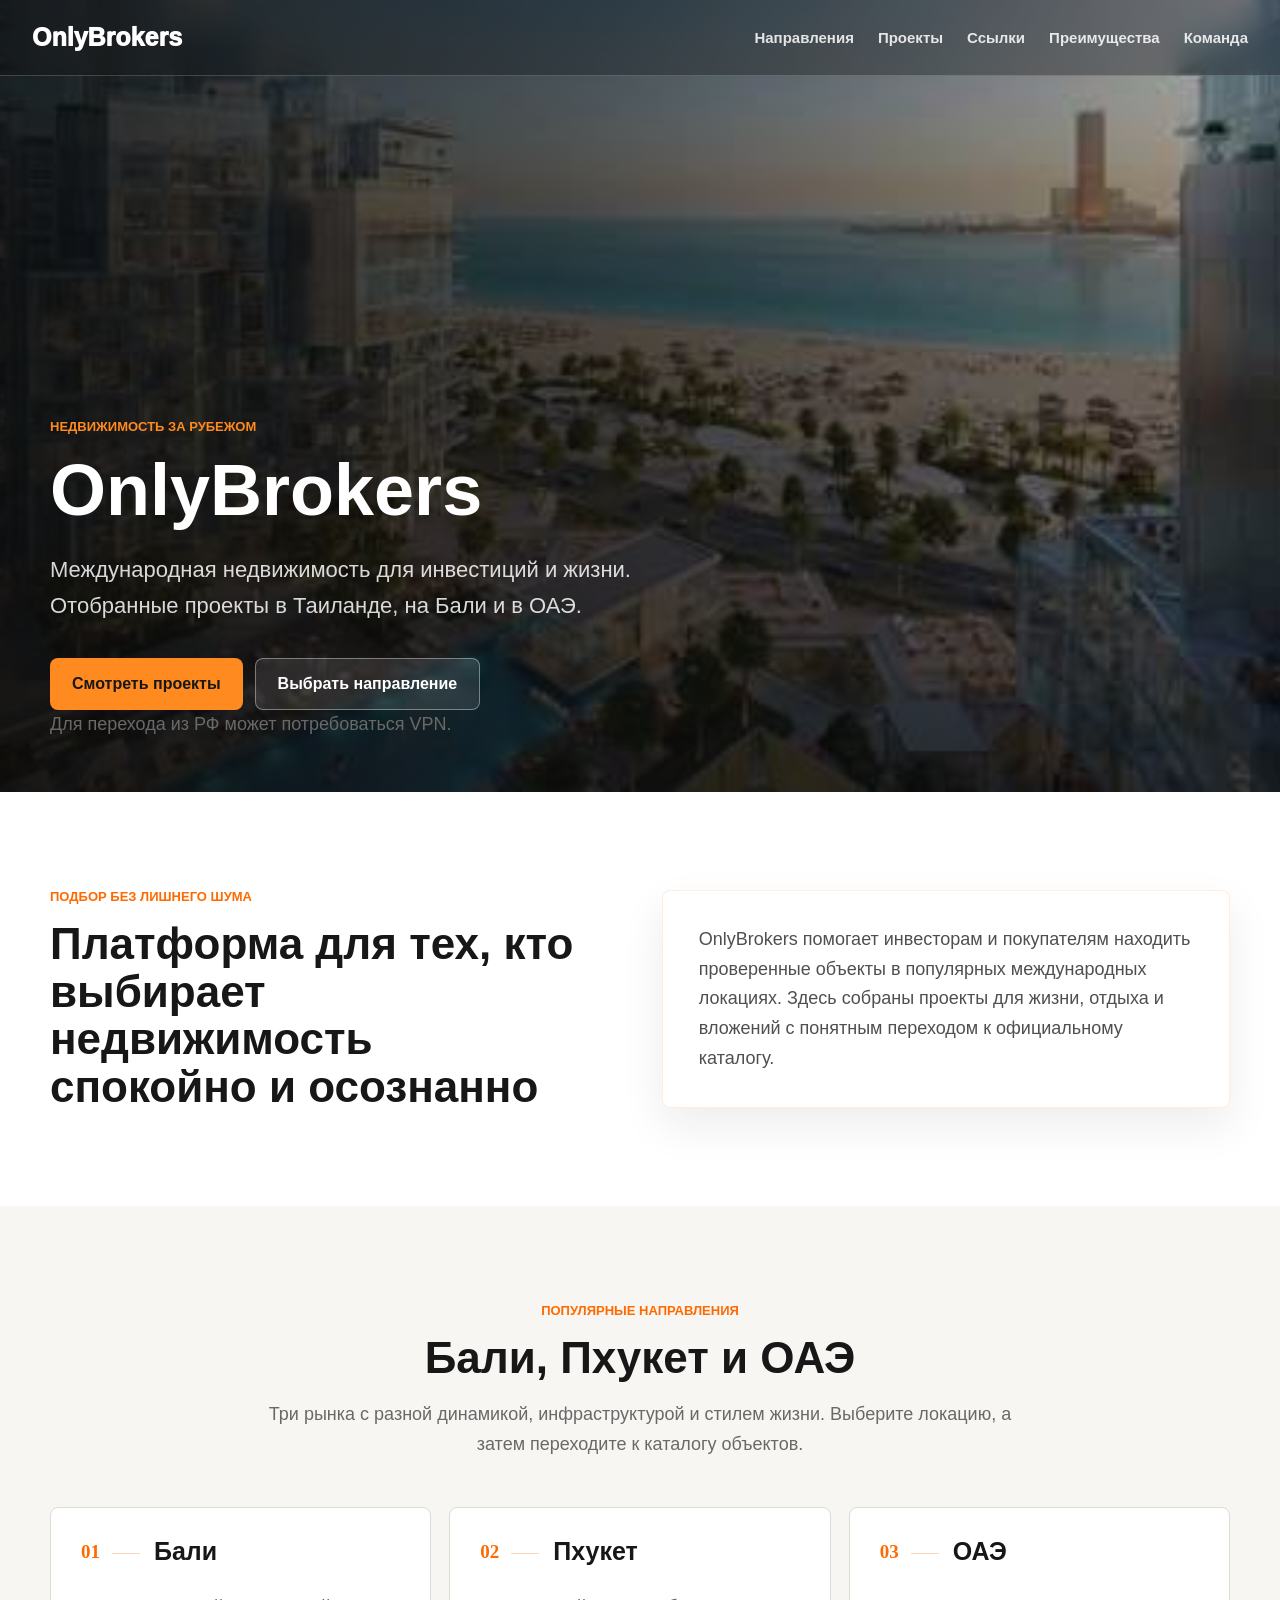
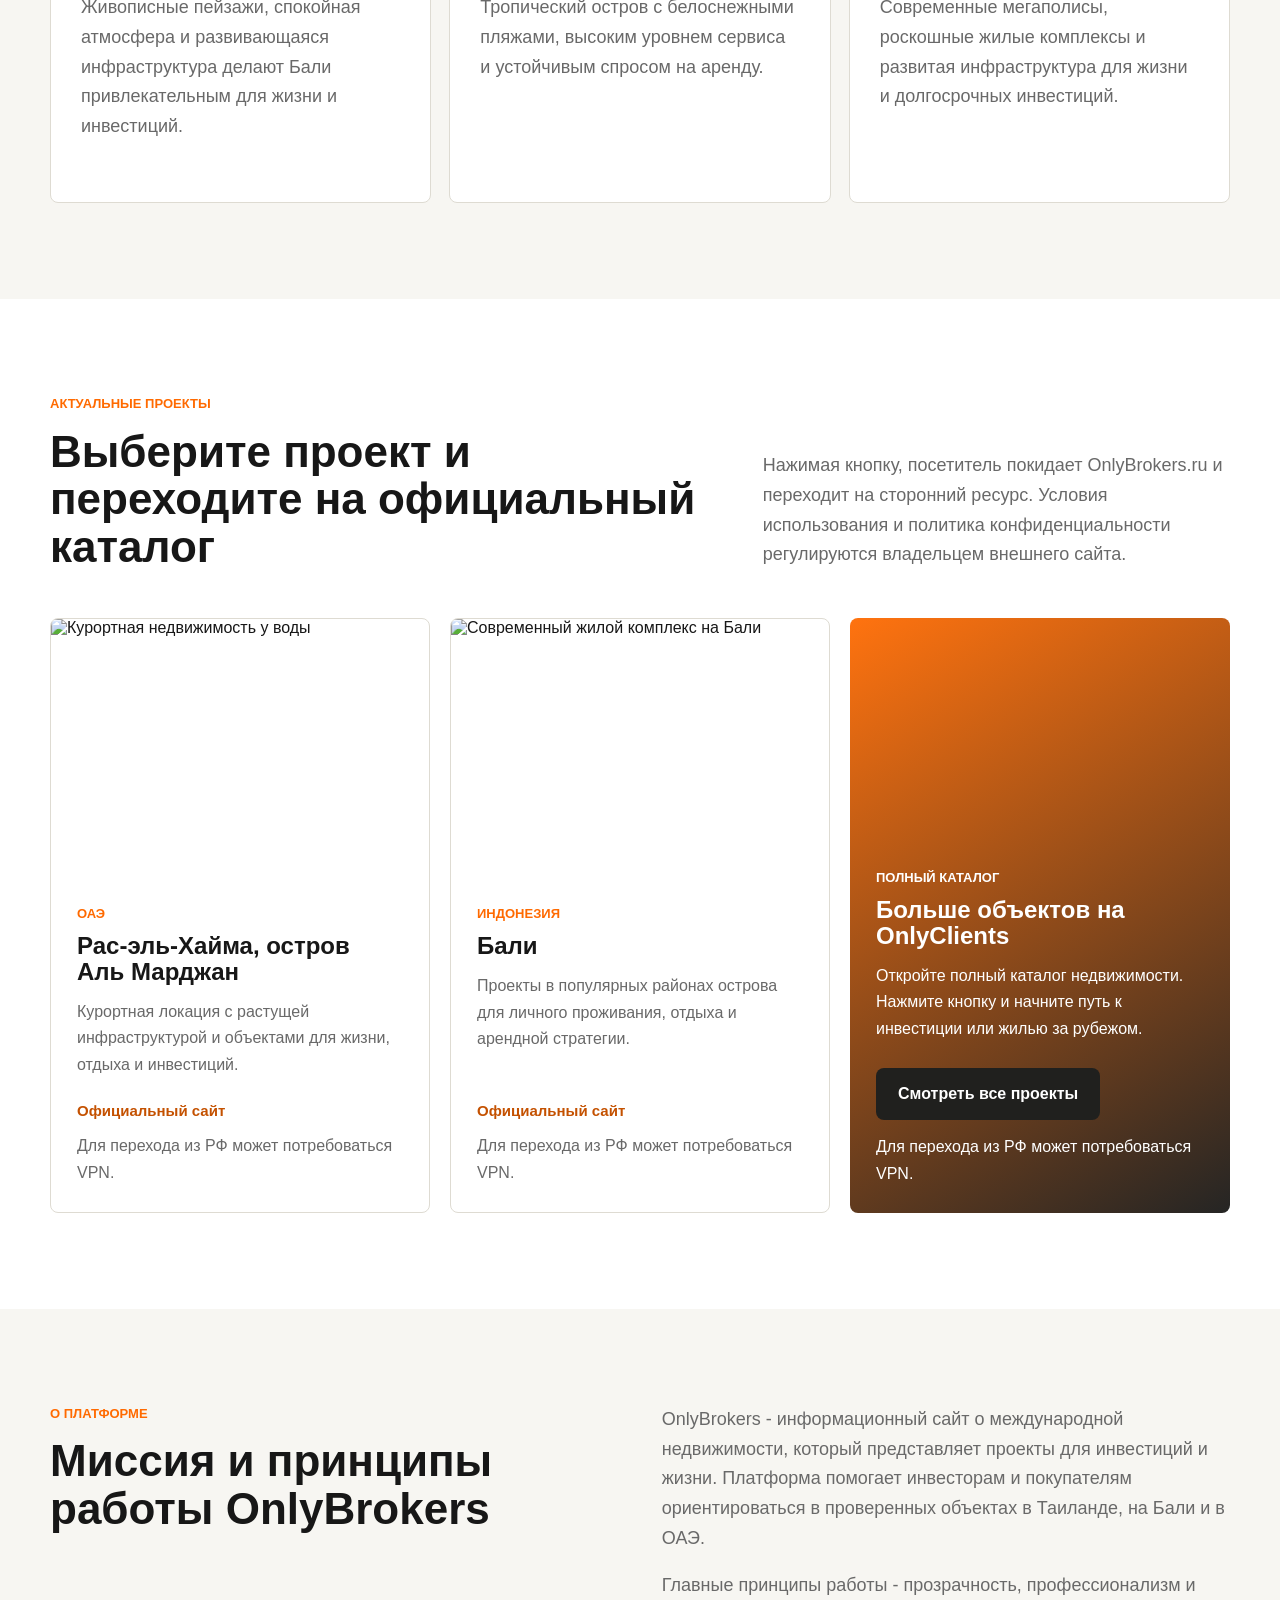
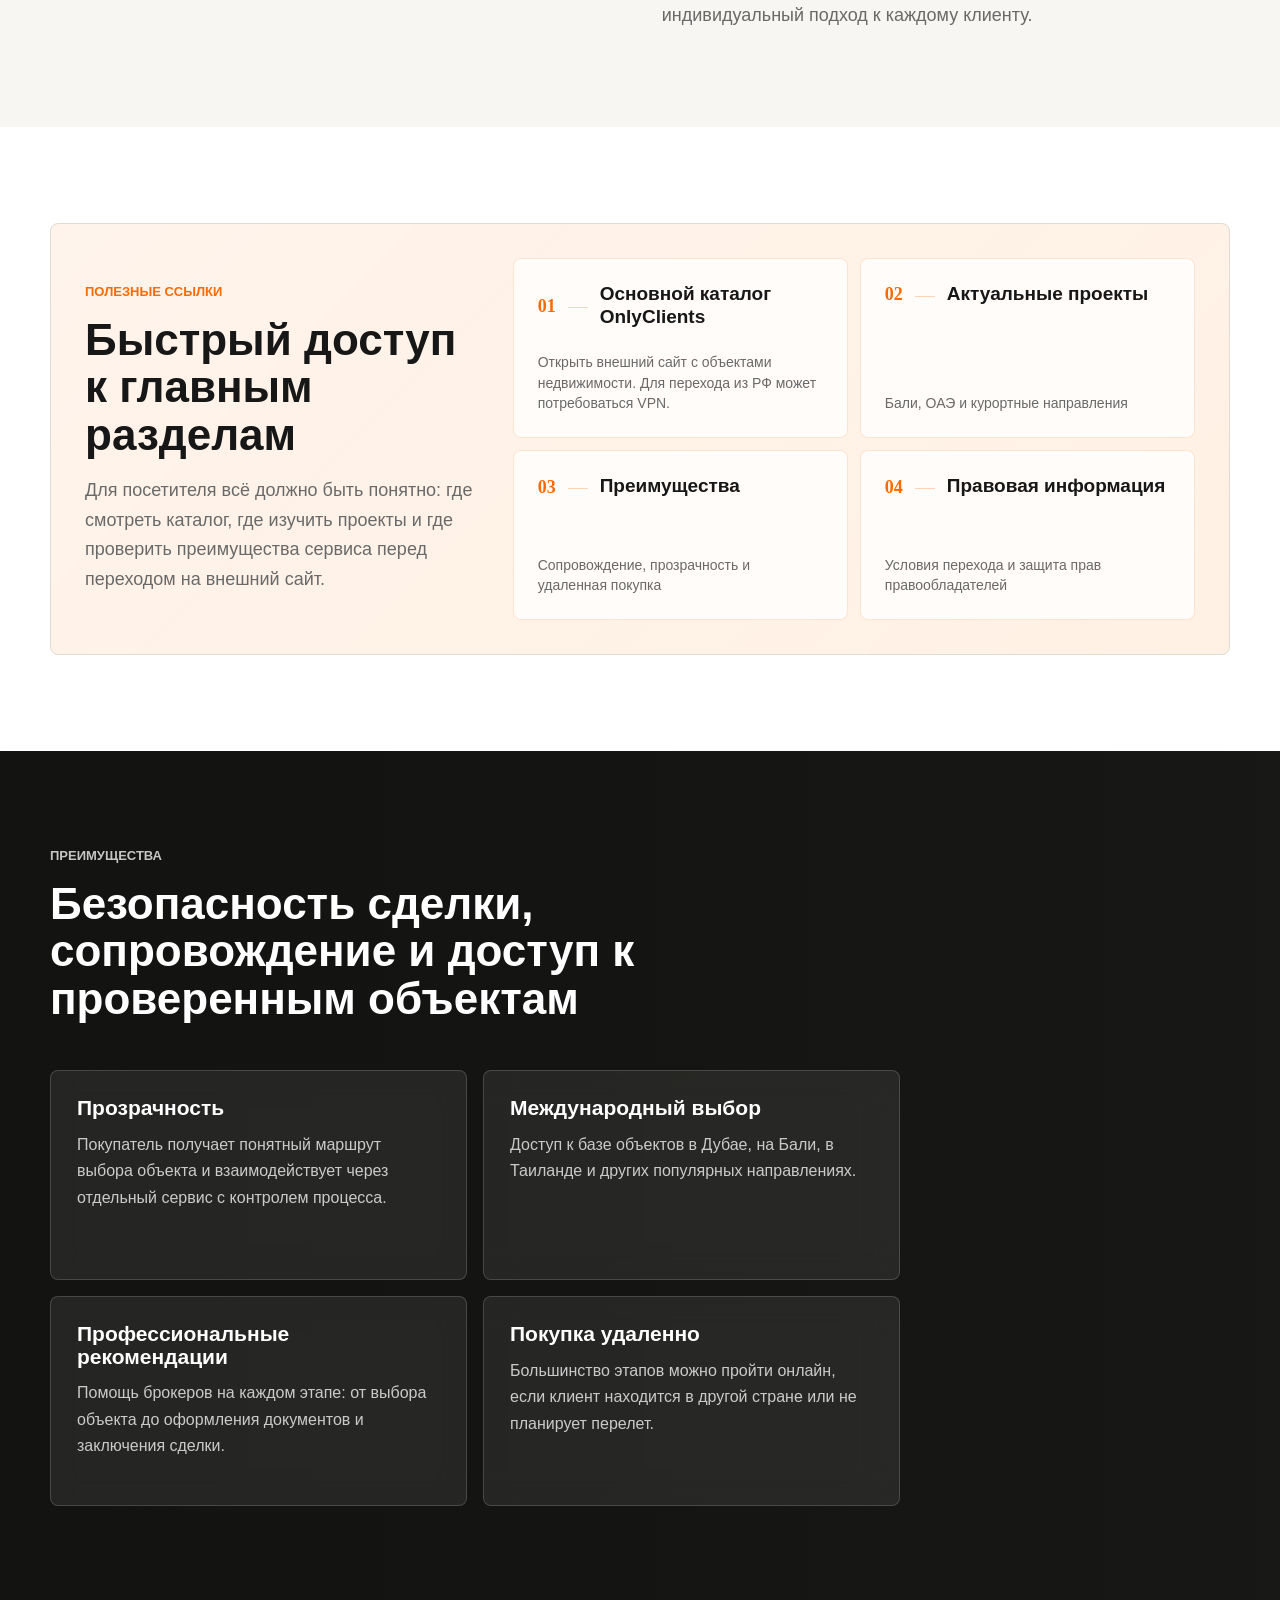
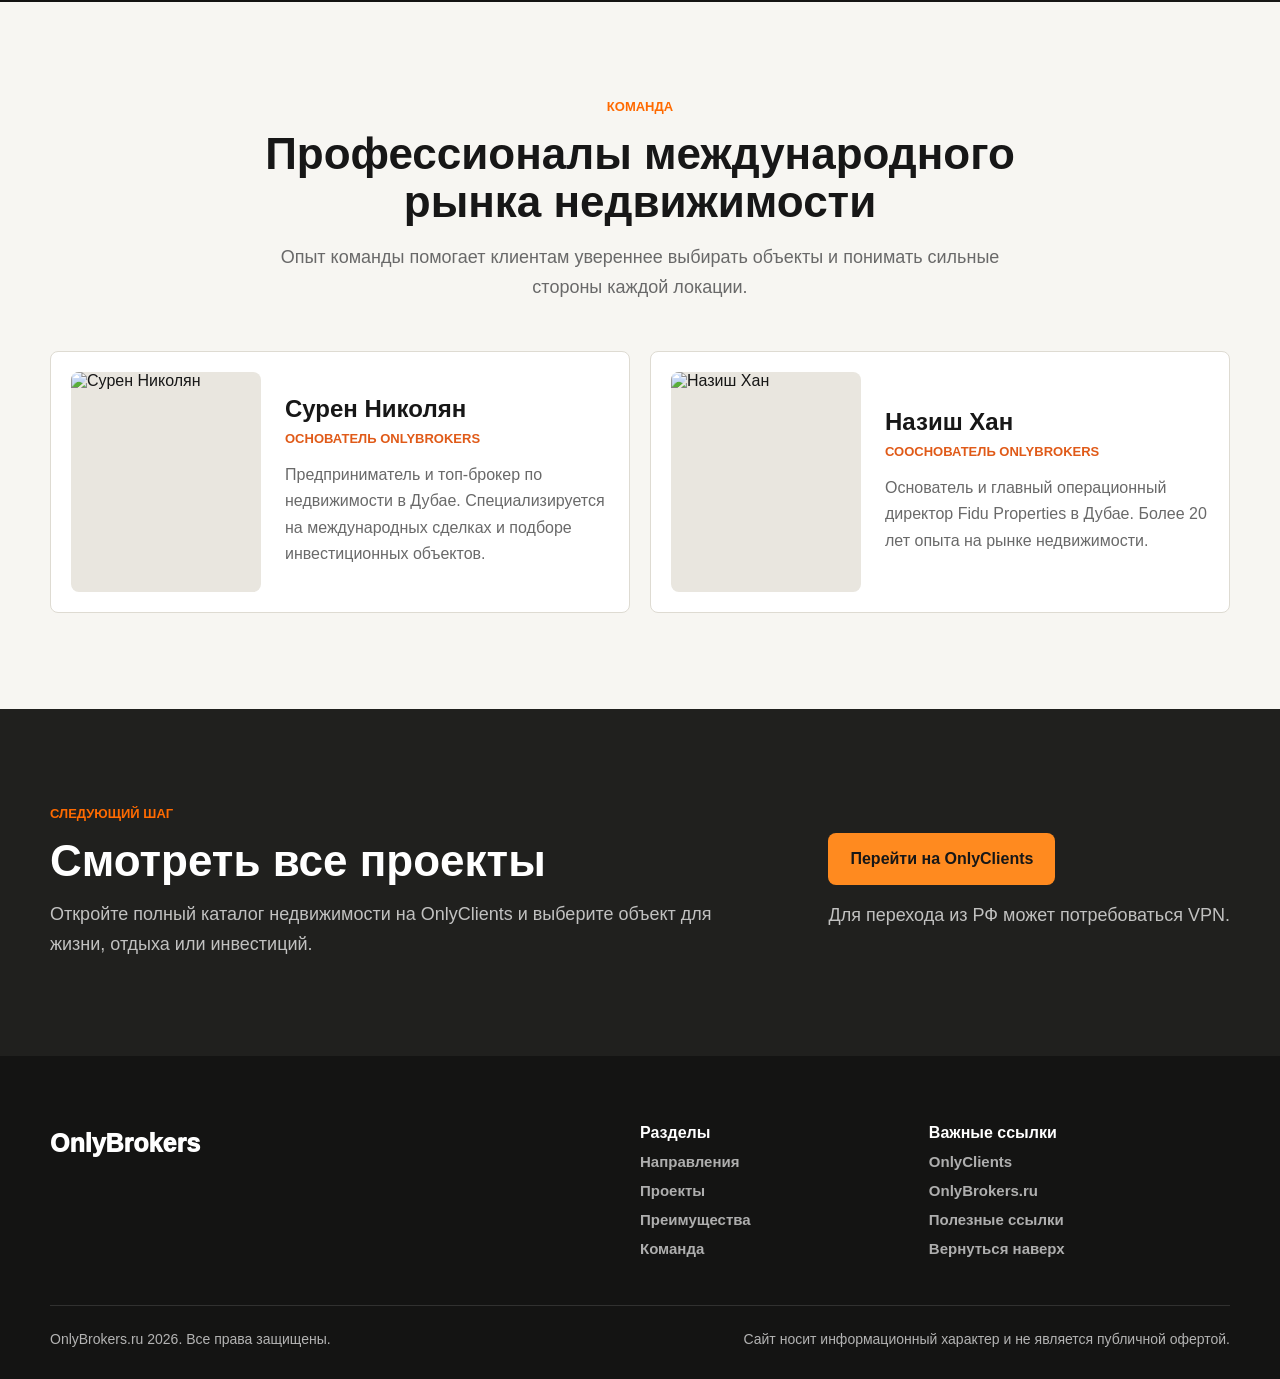
==== commit eb8cfab3: "Add VPN notice to official site links" ====
--- a/index.html
+++ b/index.html
@@ -1 +1 @@
-<!doctype html><html lang="ru"><head><meta charset="UTF-8" /><meta name="viewport" content="width=device-width, initial-scale=1.0" /><meta name="description" content="OnlyBrokers - международная недвижимость для инвестиций и жизни. Проверенные проекты на Бали, в Таиланде и ОАЭ." /><title>OnlyBrokers - международная недвижимость</title><link rel="stylesheet" href="./styles.css" /></head><body><header class="site-header" data-header><a class="brand" href="#top" aria-label="OnlyBrokers"><span class="brand-wordmark">OnlyBrokers</span></a><nav class="main-nav" id="main-nav" data-nav><a href="#directions">Направления</a><a href="#projects">Проекты</a><a href="#links">Ссылки</a><a href="#benefits">Преимущества</a><a href="#team">Команда</a></nav><button class="menu-button" type="button" aria-expanded="false" aria-controls="site-menu" data-menu-button><span></span><span></span><span></span><span class="sr-only">Открыть меню</span></button></header><div class="menu-backdrop" data-menu-backdrop></div><aside class="side-menu" id="site-menu" aria-hidden="true" data-side-menu><div class="side-menu-head"><div><span class="brand-wordmark brand-wordmark-dark">OnlyBrokers</span><p>Навигация по OnlyBrokers</p></div><button class="side-menu-close" type="button" aria-label="Закрыть меню" data-menu-close><span></span><span></span></button></div><nav class="side-menu-nav" aria-label="Основное меню"><a href="#top">Главная</a><a href="#directions">Направления</a><a href="#projects">Актуальные проекты</a><a href="#links">Полезные ссылки</a><a href="#benefits">Преимущества</a><a href="#team">Команда</a></nav><div class="side-menu-links"><p>Быстрый переход</p><a href="https://www.onlyclients.com/" target="_blank" rel="noopener noreferrer">Каталог OnlyClients</a><a href="https://onlybrokers.ru/" target="_blank" rel="noopener noreferrer">Текущий сайт OnlyBrokers</a></div></aside><main id="top"><section class="hero" aria-labelledby="hero-title"><div class="hero-media" aria-hidden="true"></div><div class="hero-overlay"></div><div class="hero-content"><p class="eyebrow">Недвижимость за рубежом</p><h1 id="hero-title">OnlyBrokers</h1><p class="hero-lead"> Международная недвижимость для инвестиций и жизни. Отобранные проекты в Таиланде, на Бали и в ОАЭ. </p><div class="hero-actions"><a class="button button-primary" href="https://www.onlyclients.com/" target="_blank" rel="noopener noreferrer"> Смотреть проекты </a><a class="button button-secondary" href="#projects">Выбрать направление</a></div></div></section><section class="intro section-band"><div class="container intro-grid"><div><p class="section-kicker">Подбор без лишнего шума</p><h2>Платформа для тех, кто выбирает недвижимость спокойно и осознанно</h2></div><p> OnlyBrokers помогает инвесторам и покупателям находить проверенные объекты в популярных международных локациях. Здесь собраны проекты для жизни, отдыха и вложений с понятным переходом к официальному каталогу. </p></div></section><section class="directions" id="directions" aria-labelledby="directions-title"><div class="container"><div class="section-heading"><p class="section-kicker">Популярные направления</p><h2 id="directions-title">Бали, Пхукет и ОАЭ</h2><p> Три рынка с разной динамикой, инфраструктурой и стилем жизни. Выберите локацию, а затем переходите к каталогу объектов. </p></div><div class="direction-grid"><article class="direction-card"><div class="direction-title"><span>01</span><h3>Бали</h3></div><p> Живописные пейзажи, спокойная атмосфера и развивающаяся инфраструктура делают Бали привлекательным для жизни и инвестиций. </p></article><article class="direction-card"><div class="direction-title"><span>02</span><h3>Пхукет</h3></div><p> Тропический остров с белоснежными пляжами, высоким уровнем сервиса и устойчивым спросом на аренду. </p></article><article class="direction-card"><div class="direction-title"><span>03</span><h3>ОАЭ</h3></div><p> Современные мегаполисы, роскошные жилые комплексы и развитая инфраструктура для жизни и долгосрочных инвестиций. </p></article></div></div></section><section class="projects section-band" id="projects" aria-labelledby="projects-title"><div class="container"><div class="section-heading split"><div><p class="section-kicker">Актуальные проекты</p><h2 id="projects-title">Выберите проект и переходите на официальный каталог</h2></div><p> Нажимая кнопку, посетитель покидает OnlyBrokers.ru и переходит на сторонний ресурс. Условия использования и политика конфиденциальности регулируются владельцем внешнего сайта. </p></div><div class="project-grid"><article class="project-card"><img src="https://static.tildacdn.com/tild6231-3865-4233-a266-313335313737/ice-beach-ice-beach-.webp" alt="Курортная недвижимость у воды" /><div class="project-body"><p class="project-location">ОАЭ</p><h3>Рас-эль-Хайма, остров Аль Марджан</h3><p>Курортная локация с растущей инфраструктурой и объектами для жизни, отдыха и инвестиций.</p><a class="text-link" href="https://www.onlyclients.com/" target="_blank" rel="noopener noreferrer"> Официальный сайт </a></div></article><article class="project-card"><img src="https://static.tildacdn.com/tild3566-6631-4865-b439-373566363334/pandawa-residence_ex.jpg" alt="Современный жилой комплекс на Бали" /><div class="project-body"><p class="project-location">Индонезия</p><h3>Бали</h3><p>Проекты в популярных районах острова для личного проживания, отдыха и арендной стратегии.</p><a class="text-link" href="https://www.onlyclients.com/" target="_blank" rel="noopener noreferrer"> Официальный сайт </a></div></article><article class="project-card project-card-featured"><div class="project-body"><p class="project-location">Полный каталог</p><h3>Больше объектов на OnlyClients</h3><p> Откройте полный каталог недвижимости. Нажмите кнопку и начните путь к инвестиции или жилью за рубежом. </p><a class="button button-dark" href="https://www.onlyclients.com/" target="_blank" rel="noopener noreferrer"> Смотреть все проекты </a></div></article></div></div></section><section class="platform" aria-labelledby="platform-title"><div class="container platform-grid"><div><p class="section-kicker">О платформе</p><h2 id="platform-title">Миссия и принципы работы OnlyBrokers</h2></div><div class="platform-copy"><p> OnlyBrokers - информационный сайт о международной недвижимости, который представляет проекты для инвестиций и жизни. Платформа помогает инвесторам и покупателям ориентироваться в проверенных объектах в Таиланде, на Бали и в ОАЭ. </p><p> Главные принципы работы - прозрачность, профессионализм и индивидуальный подход к каждому клиенту. </p></div></div></section><section class="link-hub" id="links" aria-labelledby="links-title"><div class="container link-hub-panel"><div class="link-hub-copy"><p class="section-kicker">Полезные ссылки</p><h2 id="links-title">Быстрый доступ к главным разделам</h2><p> Для посетителя всё должно быть понятно: где смотреть каталог, где изучить проекты и где проверить преимущества сервиса перед переходом на внешний сайт. </p></div><div class="link-list"><a class="link-tile" href="https://www.onlyclients.com/" target="_blank" rel="noopener noreferrer"><span class="link-title"><span>01</span><strong>Основной каталог OnlyClients</strong></span><small>Открыть внешний сайт с объектами недвижимости</small></a><a class="link-tile" href="#projects"><span class="link-title"><span>02</span><strong>Актуальные проекты</strong></span><small>Бали, ОАЭ и курортные направления</small></a><a class="link-tile" href="#benefits"><span class="link-title"><span>03</span><strong>Преимущества</strong></span><small>Сопровождение, прозрачность и удаленная покупка</small></a><a class="link-tile" href="#legal"><span class="link-title"><span>04</span><strong>Правовая информация</strong></span><small>Условия перехода и защита прав правообладателей</small></a></div></div></section><section class="benefits" id="benefits" aria-labelledby="benefits-title"><div class="benefits-media" aria-hidden="true"></div><div class="benefits-overlay"></div><div class="container benefits-content"><div class="section-heading align-left"><p class="section-kicker">Преимущества</p><h2 id="benefits-title">Безопасность сделки, сопровождение и доступ к проверенным объектам</h2></div><div class="benefit-list"><article><h3>Прозрачность</h3><p> Покупатель получает понятный маршрут выбора объекта и взаимодействует через отдельный сервис с контролем процесса. </p></article><article><h3>Международный выбор</h3><p>Доступ к базе объектов в Дубае, на Бали, в Таиланде и других популярных направлениях.</p></article><article><h3>Профессиональные рекомендации</h3><p>Помощь брокеров на каждом этапе: от выбора объекта до оформления документов и заключения сделки.</p></article><article><h3>Покупка удаленно</h3><p>Большинство этапов можно пройти онлайн, если клиент находится в другой стране или не планирует перелет.</p></article></div></div></section><section class="team" id="team" aria-labelledby="team-title"><div class="container"><div class="section-heading"><p class="section-kicker">Команда</p><h2 id="team-title">Профессионалы международного рынка недвижимости</h2><p>Опыт команды помогает клиентам увереннее выбирать объекты и понимать сильные стороны каждой локации.</p></div><div class="team-grid"><article class="person-card"><img src="https://static.tildacdn.com/tild3665-6264-4161-b462-633832346330/noroot.png" alt="Сурен Николян" /><div><h3>Сурен Николян</h3><p class="person-role">Основатель OnlyBrokers</p><p> Предприниматель и топ-брокер по недвижимости в Дубае. Специализируется на международных сделках и подборе инвестиционных объектов. </p></div></article><article class="person-card"><img src="https://static.tildacdn.com/tild6531-3165-4635-a233-373766363338/noroot.png" alt="Назиш Хан" /><div><h3>Назиш Хан</h3><p class="person-role">Сооснователь OnlyBrokers</p><p> Основатель и главный операционный директор Fidu Properties в Дубае. Более 20 лет опыта на рынке недвижимости. </p></div></article></div></div></section><section class="final-cta"><div class="container final-cta-inner"><div><p class="section-kicker">Следующий шаг</p><h2>Смотреть все проекты</h2><p> Откройте полный каталог недвижимости на OnlyClients и выберите объект для жизни, отдыха или инвестиций. </p></div><a class="button button-primary" href="https://www.onlyclients.com/" target="_blank" rel="noopener noreferrer"> Перейти на OnlyClients </a></div></section></main><footer class="site-footer" id="legal"><div class="container footer-grid"><div class="footer-about"><a class="brand footer-brand" href="#top" aria-label="OnlyBrokers"><span class="brand-wordmark">OnlyBrokers</span></a></div><nav class="footer-nav" aria-label="Разделы сайта"><h3>Разделы</h3><a href="#directions">Направления</a><a href="#projects">Проекты</a><a href="#benefits">Преимущества</a><a href="#team">Команда</a></nav><nav class="footer-nav" aria-label="Важные ссылки"><h3>Важные ссылки</h3><a href="https://www.onlyclients.com/" target="_blank" rel="noopener noreferrer">OnlyClients</a><a href="https://onlybrokers.ru/" target="_blank" rel="noopener noreferrer">OnlyBrokers.ru</a><a href="#links">Полезные ссылки</a><a href="#top">Вернуться наверх</a></nav></div><div class="container footer-bottom"><p>OnlyBrokers.ru 2026. Все права защищены.</p><p>Сайт носит информационный характер и не является публичной офертой.</p></div></footer><script src="./script.js"></script></body></html>
+<!doctype html><html lang="ru"><head><meta charset="UTF-8" /><meta name="viewport" content="width=device-width, initial-scale=1.0" /><meta name="description" content="OnlyBrokers - международная недвижимость для инвестиций и жизни. Проверенные проекты на Бали, в Таиланде и ОАЭ." /><title>OnlyBrokers - международная недвижимость</title><link rel="stylesheet" href="https://static.tildacdn.com/css/fonts-tildasans.css" /><link rel="stylesheet" href="./styles.css" /></head><body><header class="site-header" data-header><a class="brand" href="#top" aria-label="OnlyBrokers"><span class="brand-wordmark">OnlyBrokers</span></a><nav class="main-nav" id="main-nav" data-nav><a href="#directions">Направления</a><a href="#projects">Проекты</a><a href="#links">Ссылки</a><a href="#benefits">Преимущества</a><a href="#team">Команда</a></nav><button class="menu-button" type="button" aria-expanded="false" aria-controls="site-menu" data-menu-button><span></span><span></span><span></span><span class="sr-only">Открыть меню</span></button></header><div class="menu-backdrop" data-menu-backdrop></div><aside class="side-menu" id="site-menu" aria-hidden="true" data-side-menu><div class="side-menu-head"><div><span class="brand-wordmark brand-wordmark-dark">OnlyBrokers</span><p>Навигация по OnlyBrokers</p></div><button class="side-menu-close" type="button" aria-label="Закрыть меню" data-menu-close><span></span><span></span></button></div><nav class="side-menu-nav" aria-label="Основное меню"><a href="#top">Главная</a><a href="#directions">Направления</a><a href="#projects">Актуальные проекты</a><a href="#links">Полезные ссылки</a><a href="#benefits">Преимущества</a><a href="#team">Команда</a></nav><div class="side-menu-links"><p>Быстрый переход</p><a href="https://www.onlyclients.com/" target="_blank" rel="noopener noreferrer">Каталог OnlyClients</a><a href="https://onlybrokers.ru/" target="_blank" rel="noopener noreferrer">Текущий сайт OnlyBrokers</a></div></aside><main id="top"><section class="hero" aria-labelledby="hero-title"><div class="hero-media" aria-hidden="true"></div><div class="hero-overlay"></div><div class="hero-content"><p class="eyebrow">Недвижимость за рубежом</p><h1 id="hero-title">OnlyBrokers</h1><p class="hero-lead"> Международная недвижимость для инвестиций и жизни. Отобранные проекты в Таиланде, на Бали и в ОАЭ. </p><div class="hero-actions"><a class="button button-primary" href="https://www.onlyclients.com/" target="_blank" rel="noopener noreferrer"> Смотреть проекты </a><a class="button button-secondary" href="#projects">Выбрать направление</a></div><p class="vpn-note">Для перехода из РФ может потребоваться VPN.</p></div></section><section class="intro section-band"><div class="container intro-grid"><div><p class="section-kicker">Подбор без лишнего шума</p><h2>Платформа для тех, кто выбирает недвижимость спокойно и осознанно</h2></div><p class="intro-card"> OnlyBrokers помогает инвесторам и покупателям находить проверенные объекты в популярных международных локациях. Здесь собраны проекты для жизни, отдыха и вложений с понятным переходом к официальному каталогу. </p></div></section><section class="directions" id="directions" aria-labelledby="directions-title"><div class="container"><div class="section-heading"><p class="section-kicker">Популярные направления</p><h2 id="directions-title">Бали, Пхукет и ОАЭ</h2><p> Три рынка с разной динамикой, инфраструктурой и стилем жизни. Выберите локацию, а затем переходите к каталогу объектов. </p></div><div class="direction-grid"><article class="direction-card"><div class="direction-title"><span>01</span><h3>Бали</h3></div><p> Живописные пейзажи, спокойная атмосфера и развивающаяся инфраструктура делают Бали привлекательным для жизни и инвестиций. </p></article><article class="direction-card"><div class="direction-title"><span>02</span><h3>Пхукет</h3></div><p> Тропический остров с белоснежными пляжами, высоким уровнем сервиса и устойчивым спросом на аренду. </p></article><article class="direction-card"><div class="direction-title"><span>03</span><h3>ОАЭ</h3></div><p> Современные мегаполисы, роскошные жилые комплексы и развитая инфраструктура для жизни и долгосрочных инвестиций. </p></article></div></div></section><section class="projects section-band" id="projects" aria-labelledby="projects-title"><div class="container"><div class="section-heading split"><div><p class="section-kicker">Актуальные проекты</p><h2 id="projects-title">Выберите проект и переходите на официальный каталог</h2></div><p> Нажимая кнопку, посетитель покидает OnlyBrokers.ru и переходит на сторонний ресурс. Условия использования и политика конфиденциальности регулируются владельцем внешнего сайта. </p></div><div class="project-grid"><article class="project-card"><img src="https://static.tildacdn.com/tild6231-3865-4233-a266-313335313737/ice-beach-ice-beach-.webp" alt="Курортная недвижимость у воды" /><div class="project-body"><p class="project-location">ОАЭ</p><h3>Рас-эль-Хайма, остров Аль Марджан</h3><p>Курортная локация с растущей инфраструктурой и объектами для жизни, отдыха и инвестиций.</p><a class="text-link" href="https://www.onlyclients.com/" target="_blank" rel="noopener noreferrer"> Официальный сайт </a><p class="vpn-note">Для перехода из РФ может потребоваться VPN.</p></div></article><article class="project-card"><img src="https://static.tildacdn.com/tild3566-6631-4865-b439-373566363334/pandawa-residence_ex.jpg" alt="Современный жилой комплекс на Бали" /><div class="project-body"><p class="project-location">Индонезия</p><h3>Бали</h3><p>Проекты в популярных районах острова для личного проживания, отдыха и арендной стратегии.</p><a class="text-link" href="https://www.onlyclients.com/" target="_blank" rel="noopener noreferrer"> Официальный сайт </a><p class="vpn-note">Для перехода из РФ может потребоваться VPN.</p></div></article><article class="project-card project-card-featured"><div class="project-body"><p class="project-location">Полный каталог</p><h3>Больше объектов на OnlyClients</h3><p> Откройте полный каталог недвижимости. Нажмите кнопку и начните путь к инвестиции или жилью за рубежом. </p><a class="button button-dark" href="https://www.onlyclients.com/" target="_blank" rel="noopener noreferrer"> Смотреть все проекты </a><p class="vpn-note">Для перехода из РФ может потребоваться VPN.</p></div></article></div></div></section><section class="platform" aria-labelledby="platform-title"><div class="container platform-grid"><div><p class="section-kicker">О платформе</p><h2 id="platform-title">Миссия и принципы работы OnlyBrokers</h2></div><div class="platform-copy"><p> OnlyBrokers - информационный сайт о международной недвижимости, который представляет проекты для инвестиций и жизни. Платформа помогает инвесторам и покупателям ориентироваться в проверенных объектах в Таиланде, на Бали и в ОАЭ. </p><p> Главные принципы работы - прозрачность, профессионализм и индивидуальный подход к каждому клиенту. </p></div></div></section><section class="link-hub" id="links" aria-labelledby="links-title"><div class="container link-hub-panel"><div class="link-hub-copy"><p class="section-kicker">Полезные ссылки</p><h2 id="links-title">Быстрый доступ к главным разделам</h2><p> Для посетителя всё должно быть понятно: где смотреть каталог, где изучить проекты и где проверить преимущества сервиса перед переходом на внешний сайт. </p></div><div class="link-list"><a class="link-tile" href="https://www.onlyclients.com/" target="_blank" rel="noopener noreferrer"><span class="link-title"><span>01</span><strong>Основной каталог OnlyClients</strong></span><small>Открыть внешний сайт с объектами недвижимости. Для перехода из РФ может потребоваться VPN.</small></a><a class="link-tile" href="#projects"><span class="link-title"><span>02</span><strong>Актуальные проекты</strong></span><small>Бали, ОАЭ и курортные направления</small></a><a class="link-tile" href="#benefits"><span class="link-title"><span>03</span><strong>Преимущества</strong></span><small>Сопровождение, прозрачность и удаленная покупка</small></a><a class="link-tile" href="#legal"><span class="link-title"><span>04</span><strong>Правовая информация</strong></span><small>Условия перехода и защита прав правообладателей</small></a></div></div></section><section class="benefits" id="benefits" aria-labelledby="benefits-title"><div class="benefits-media" aria-hidden="true"></div><div class="benefits-overlay"></div><div class="container benefits-content"><div class="section-heading align-left"><p class="section-kicker">Преимущества</p><h2 id="benefits-title">Безопасность сделки, сопровождение и доступ к проверенным объектам</h2></div><div class="benefit-list"><article><h3>Прозрачность</h3><p> Покупатель получает понятный маршрут выбора объекта и взаимодействует через отдельный сервис с контролем процесса. </p></article><article><h3>Международный выбор</h3><p>Доступ к базе объектов в Дубае, на Бали, в Таиланде и других популярных направлениях.</p></article><article><h3>Профессиональные рекомендации</h3><p>Помощь брокеров на каждом этапе: от выбора объекта до оформления документов и заключения сделки.</p></article><article><h3>Покупка удаленно</h3><p>Большинство этапов можно пройти онлайн, если клиент находится в другой стране или не планирует перелет.</p></article></div></div></section><section class="team" id="team" aria-labelledby="team-title"><div class="container"><div class="section-heading"><p class="section-kicker">Команда</p><h2 id="team-title">Профессионалы международного рынка недвижимости</h2><p>Опыт команды помогает клиентам увереннее выбирать объекты и понимать сильные стороны каждой локации.</p></div><div class="team-grid"><article class="person-card"><img src="https://static.tildacdn.com/tild3665-6264-4161-b462-633832346330/noroot.png" alt="Сурен Николян" /><div><h3>Сурен Николян</h3><p class="person-role">Основатель OnlyBrokers</p><p> Предприниматель и топ-брокер по недвижимости в Дубае. Специализируется на международных сделках и подборе инвестиционных объектов. </p></div></article><article class="person-card"><img src="https://static.tildacdn.com/tild6531-3165-4635-a233-373766363338/noroot.png" alt="Назиш Хан" /><div><h3>Назиш Хан</h3><p class="person-role">Сооснователь OnlyBrokers</p><p> Основатель и главный операционный директор Fidu Properties в Дубае. Более 20 лет опыта на рынке недвижимости. </p></div></article></div></div></section><section class="final-cta"><div class="container final-cta-inner"><div><p class="section-kicker">Следующий шаг</p><h2>Смотреть все проекты</h2><p> Откройте полный каталог недвижимости на OnlyClients и выберите объект для жизни, отдыха или инвестиций. </p></div><div class="final-cta-action"><a class="button button-primary" href="https://www.onlyclients.com/" target="_blank" rel="noopener noreferrer"> Перейти на OnlyClients </a><p class="vpn-note">Для перехода из РФ может потребоваться VPN.</p></div></div></section></main><footer class="site-footer" id="legal"><div class="container footer-grid"><div class="footer-about"><a class="brand footer-brand" href="#top" aria-label="OnlyBrokers"><span class="brand-wordmark">OnlyBrokers</span></a></div><nav class="footer-nav" aria-label="Разделы сайта"><h3>Разделы</h3><a href="#directions">Направления</a><a href="#projects">Проекты</a><a href="#benefits">Преимущества</a><a href="#team">Команда</a></nav><nav class="footer-nav" aria-label="Важные ссылки"><h3>Важные ссылки</h3><a href="https://www.onlyclients.com/" target="_blank" rel="noopener noreferrer">OnlyClients</a><a href="https://onlybrokers.ru/" target="_blank" rel="noopener noreferrer">OnlyBrokers.ru</a><a href="#links">Полезные ссылки</a><a href="#top">Вернуться наверх</a></nav></div><div class="container footer-bottom"><p>OnlyBrokers.ru 2026. Все права защищены.</p><p>Сайт носит информационный характер и не является публичной офертой.</p></div></footer><script src="./script.js"></script></body></html>
--- a/styles.css
+++ b/styles.css
@@ -1 +1 @@
-:root{--bg:#f7f6f2;--surface:#ffffff;--ink:#171717;--muted:#696969;--line:#dedbd2;--dark:#20201e;--dark-soft:#30302d;--green:#1f7a55;--green-dark:#15563d;--gold:#d9ad49;--coral:#b8533f;--shadow:0 18px 40px rgba(28,27,24,0.12)}*{box-sizing:border-box}html{scroll-behavior:smooth}body{margin:0;font-family:Inter,Manrope,"Segoe UI",Arial,sans-serif;color:var(--ink);background:var(--bg);letter-spacing:0}body.menu-open{overflow:hidden}img{display:block;max-width:100%}a{color:inherit;text-decoration:none}p{margin:0;color:var(--muted);font-size:18px;line-height:1.65}h1,h2,h3{margin:0;line-height:1.08;letter-spacing:0}h1{max-width:760px;color:#fff;font-size:72px}h2{font-size:44px}h3{font-size:24px}.sr-only{position:absolute;width:1px;height:1px;padding:0;margin:-1px;overflow:hidden;clip:rect(0,0,0,0);white-space:nowrap;border:0}.container{width:min(1180px,calc(100% - 48px));margin:0 auto}.site-header{position:fixed;top:0;left:0;z-index:40;width:100%;min-height:76px;padding:16px 32px;display:flex;align-items:center;justify-content:space-between;color:#fff;background:rgba(20,20,19,0.34);border-bottom:1px solid rgba(255,255,255,0.18);backdrop-filter:blur(14px);transition:background 180ms ease,border-color 180ms ease}.site-header.is-scrolled{background:rgba(25,25,24,0.94);border-color:rgba(255,255,255,0.1)}.brand{display:inline-flex;align-items:center;font-weight:800}.brand-wordmark{position:relative;display:inline-flex;align-items:center;min-height:40px;color:#fff;font-size:25px;font-weight:950;line-height:1;letter-spacing:0}.brand-wordmark-dark{color:var(--ink)}.main-nav{display:flex;align-items:center;gap:24px;color:rgba(255,255,255,0.86);font-size:15px;font-weight:600}.main-nav a{transition:color 160ms ease}.main-nav a:hover{color:#fff}.menu-button{display:none;position:relative;width:52px;height:38px;padding:0;border:1px solid rgba(255,255,255,0.18);border-radius:14px;background:linear-gradient(145deg,rgba(255,255,255,0.16),rgba(255,255,255,0.05)),rgba(16,18,18,0.24);box-shadow:inset 0 1px 0 rgba(255,255,255,0.18),0 10px 22px rgba(0,0,0,0.18);cursor:pointer;overflow:hidden;transition:border-color 180ms ease,background 180ms ease,transform 180ms ease,box-shadow 180ms ease}.menu-button:hover{border-color:rgba(255,255,255,0.38);background:linear-gradient(145deg,rgba(255,255,255,0.2),rgba(255,255,255,0.07)),rgba(16,18,18,0.3);box-shadow:inset 0 1px 0 rgba(255,255,255,0.2),0 12px 26px rgba(0,0,0,0.22);transform:translateY(-1px)}.menu-button span:not(.sr-only){position:absolute;left:15px;display:block;width:22px;height:2px;background:#fff;border-radius:2px;transform-origin:center;transition:width 180ms ease,transform 220ms ease,opacity 160ms ease,background 180ms ease}.menu-button span:nth-child(1){top:14px}.menu-button span:nth-child(2){top:23px}.menu-button span:nth-child(3){display:none}body.menu-open .menu-button span:nth-child(1){transform:translateY(4.5px) rotate(45deg)}body.menu-open .menu-button span:nth-child(2){transform:translateY(-4.5px) rotate(-45deg)}body.menu-open .menu-button span:nth-child(3){opacity:0}.menu-backdrop{position:fixed;inset:0;z-index:45;visibility:hidden;opacity:0;background:rgba(9,10,9,0.48);backdrop-filter:blur(6px);transition:opacity 180ms ease,visibility 180ms ease}.menu-backdrop.is-open{visibility:visible;opacity:1}.side-menu{position:fixed;top:12px;right:12px;bottom:12px;z-index:60;width:min(430px,calc(100% - 24px));display:flex;flex-direction:column;padding:22px;color:var(--ink);background:rgba(255,255,255,0.96);border:1px solid rgba(255,255,255,0.74);border-radius:12px;box-shadow:0 28px 80px rgba(0,0,0,0.24);transform:translateX(calc(100% + 24px));visibility:hidden;opacity:0;transition:transform 240ms ease,opacity 200ms ease,visibility 200ms ease}.side-menu.is-open{visibility:visible;opacity:1;transform:translateX(0)}.side-menu-head{display:flex;align-items:flex-start;justify-content:space-between;gap:20px;padding-bottom:22px;border-bottom:1px solid var(--line)}.side-menu-head>div{display:grid;gap:12px}.side-menu-head p,.side-menu-links p{color:var(--muted);font-size:14px;line-height:1.45}.side-menu-close{position:relative;flex:0 0 auto;width:42px;height:42px;border:1px solid var(--line);border-radius:8px;background:var(--bg);cursor:pointer}.side-menu-close span{position:absolute;top:20px;left:11px;width:18px;height:2px;background:var(--ink);border-radius:2px}.side-menu-close span:first-child{transform:rotate(45deg)}.side-menu-close span:last-child{transform:rotate(-45deg)}.side-menu-nav{display:grid;gap:8px;padding:24px 0}.side-menu-nav a{padding:15px 14px;color:var(--ink);border:1px solid transparent;border-radius:8px;font-size:20px;font-weight:850;transition:background 160ms ease,border-color 160ms ease,transform 160ms ease}.side-menu-nav a:hover{background:var(--bg);border-color:var(--line);transform:translateX(3px)}.side-menu-links{margin-top:auto;padding:18px;display:grid;gap:10px;color:#fff;background:var(--dark);border-radius:8px}.side-menu-links p{color:rgba(255,255,255,0.62)}.side-menu-links a{padding:13px 0;border-top:1px solid rgba(255,255,255,0.12);color:#fff;font-weight:800}.hero{position:relative;min-height:88svh;display:grid;align-items:end;overflow:hidden;color:#fff;background:var(--dark)}.hero-media,.hero-overlay,.benefits-media,.benefits-overlay{position:absolute;inset:0}.hero-media{background-image:url("./assets/hero-bg.jpg");background-position:center;background-size:cover}.hero-overlay{background:linear-gradient(90deg,rgba(12,12,12,0.82) 0%,rgba(12,12,12,0.58) 45%,rgba(12,12,12,0.22) 100%),linear-gradient(0deg,rgba(12,12,12,0.58),rgba(12,12,12,0.1))}.hero-content{position:relative;z-index:1;width:min(1180px,calc(100% - 48px));margin:0 auto;padding:150px 0 52px}.eyebrow,.section-kicker,.project-location,.person-role{color:var(--green);font-size:13px;font-weight:800;line-height:1.4;text-transform:uppercase}.hero .eyebrow{color:var(--gold);margin-bottom:16px}.hero-lead{max-width:640px;margin-top:22px;color:rgba(255,255,255,0.84);font-size:22px}.hero-actions{display:flex;flex-wrap:wrap;gap:12px;margin-top:34px}.button{min-height:52px;display:inline-flex;align-items:center;justify-content:center;gap:10px;padding:0 22px;border-radius:8px;font-size:16px;font-weight:800;line-height:1;transition:transform 160ms ease,background 160ms ease,border-color 160ms ease}.button:hover{transform:translateY(-2px)}.button-primary{color:var(--ink);background:var(--gold)}.button-primary:hover{background:#e6be62}.button-secondary{color:#fff;border:1px solid rgba(255,255,255,0.38);background:rgba(255,255,255,0.1)}.button-secondary:hover{border-color:rgba(255,255,255,0.68);background:rgba(255,255,255,0.16)}.button-dark{color:#fff;background:var(--dark)}.button-dark:hover{background:var(--green-dark)}.hero-trust{width:min(640px,100%);height:56px;margin-top:42px;position:relative;overflow:hidden}.hero-trust-track{position:relative;width:100%;height:100%}.hero-trust-track span{position:absolute;inset:0;width:100%;display:inline-flex;align-items:center;justify-content:center;padding:0 14px;color:rgba(255,255,255,0.82);border:1px solid rgba(255,255,255,0.18);border-radius:999px;background:rgba(255,255,255,0.08);backdrop-filter:blur(14px);text-align:center;font-size:17px;font-weight:750;line-height:1.25;box-shadow:inset 0 1px 0 rgba(255,255,255,0.08);opacity:0;transform:translateX(110%);animation:trustPlaqueSlide 15s ease-in-out infinite both;will-change:opacity,transform}.hero-trust-track span:nth-child(1){animation-delay:-0.7s}.hero-trust-track span:nth-child(2){animation-delay:4.3s}.hero-trust-track span:nth-child(3){animation-delay:9.3s}@keyframes trustPlaqueSlide{0%{opacity:0;transform:translateX(110%)}5%,28%{opacity:1;transform:translateX(0)}33%,100%{opacity:0;transform:translateX(-110%)}}section{position:relative;scroll-margin-top:86px}.section-band{background:var(--surface)}.intro,.directions,.projects,.platform,.link-hub,.team,.final-cta{padding:96px 0}.intro-grid,.platform-grid{display:grid;grid-template-columns:minmax(0,0.95fr) minmax(0,1fr);gap:72px;align-items:start}.section-kicker{margin-bottom:14px}.section-heading{max-width:760px;margin:0 auto 48px;text-align:center}.section-heading p:last-child{margin-top:18px}.section-heading.split{max-width:none;display:grid;grid-template-columns:minmax(0,0.95fr) minmax(280px,0.68fr);gap:60px;text-align:left;align-items:end}.section-heading.align-left{margin-left:0;text-align:left}.direction-grid{display:grid;grid-template-columns:repeat(3,minmax(0,1fr));gap:18px}.direction-card,.project-card,.person-card{border:1px solid var(--line);border-radius:8px;background:var(--surface);box-shadow:none}.direction-card{min-height:296px;padding:30px}.direction-title{display:flex;align-items:center;gap:14px}.direction-title span{color:var(--green);font-family:Georgia,"Times New Roman",serif;font-size:19px;font-weight:700;line-height:1}.direction-title span::after{content:"";width:28px;height:1px;display:inline-block;margin-left:12px;vertical-align:middle;background:rgba(31,122,85,0.28)}.direction-title h3{font-size:25px}.direction-card p{margin-top:28px}.project-grid{display:grid;grid-template-columns:repeat(3,minmax(0,1fr));gap:20px;align-items:stretch}.project-card{overflow:hidden;display:flex;flex-direction:column}.project-card img{width:100%;height:260px;object-fit:cover}.project-body{flex:1;padding:26px;display:flex;flex-direction:column;align-items:flex-start}.project-body h3{margin-top:10px}.project-body p:not(.project-location){margin-top:14px;font-size:16px}.project-card-featured{color:#fff;background:linear-gradient(150deg,rgba(31,122,85,0.94),rgba(28,28,27,0.96)),url("https://static.tildacdn.com/tild3565-6339-4233-b532-633532393465/beautiful.jpg") center / cover;border:0}.project-card-featured .project-body{justify-content:flex-end;min-height:100%}.project-card-featured h3,.project-card-featured p,.project-card-featured .project-location{color:#fff}.project-card-featured .button{margin-top:26px}.text-link{margin-top:auto;padding-top:24px;color:var(--green-dark);font-size:15px;font-weight:900}.text-link:hover{color:var(--coral)}.platform{background:var(--bg)}.platform-copy{display:grid;gap:18px}.link-hub{background:var(--surface)}.link-hub-panel{display:grid;grid-template-columns:minmax(280px,0.62fr) minmax(0,1.08fr);gap:36px;align-items:stretch;padding:34px;border:1px solid var(--line);border-radius:8px;background:linear-gradient(135deg,rgba(31,122,85,0.08),rgba(217,173,73,0.12)),var(--surface)}.link-hub-copy{align-self:center}.link-hub-copy p:last-child{margin-top:18px}.link-list{display:grid;grid-template-columns:repeat(2,minmax(0,1fr));gap:12px}.link-tile{min-height:170px;padding:24px;display:flex;flex-direction:column;justify-content:space-between;border:1px solid rgba(31,122,85,0.16);border-radius:8px;background:rgba(255,255,255,0.76);transition:border-color 160ms ease,transform 160ms ease,box-shadow 160ms ease}.link-tile:hover{border-color:rgba(31,122,85,0.42);box-shadow:0 16px 34px rgba(31,122,85,0.12);transform:translateY(-2px)}.link-title{display:flex;align-items:center;gap:12px}.link-title span{flex:0 0 auto;color:var(--green);font-family:Georgia,"Times New Roman",serif;font-size:18px;font-weight:700;line-height:1}.link-title span::after{content:"";width:20px;height:1px;display:inline-block;margin-left:12px;vertical-align:middle;background:rgba(31,122,85,0.28)}.link-tile strong{color:var(--ink);font-size:19px;line-height:1.2}.link-tile small{margin-top:24px;color:var(--muted);font-size:14px;line-height:1.45}.benefits{min-height:720px;display:grid;align-items:center;overflow:hidden;color:#fff;background:var(--dark)}.benefits-media{background-image:url("https://static.tildacdn.com/tild3565-6339-4233-b532-633532393465/beautiful.jpg");background-position:center;background-size:cover}.benefits-overlay{background:linear-gradient(90deg,rgba(18,18,17,0.92),rgba(18,18,17,0.74),rgba(18,18,17,0.38)),rgba(18,18,17,0.36)}.benefits-content{position:relative;z-index:1;padding:96px 0}.benefits h2,.benefits h3{color:#fff}.benefits p{color:rgba(255,255,255,0.76)}.benefit-list{max-width:850px;display:grid;grid-template-columns:repeat(2,minmax(0,1fr));gap:16px}.benefit-list article{min-height:210px;padding:26px;border:1px solid rgba(255,255,255,0.16);border-radius:8px;background:rgba(255,255,255,0.08);backdrop-filter:blur(14px)}.benefit-list h3{font-size:21px}.benefit-list p{margin-top:12px;font-size:16px}.team-grid{display:grid;grid-template-columns:repeat(2,minmax(0,1fr));gap:20px}.person-card{display:grid;grid-template-columns:190px minmax(0,1fr);gap:24px;padding:20px;align-items:center}.person-card img{width:190px;height:220px;object-fit:cover;border-radius:8px;background:#e9e6df}.person-card h3{margin-bottom:8px}.person-card p:last-child{margin-top:14px;font-size:16px}.person-role{color:var(--coral)}.final-cta{background:var(--dark);color:#fff}.final-cta-inner{display:grid;grid-template-columns:minmax(0,1fr) auto;gap:40px;align-items:center}.final-cta h2{color:#fff}.final-cta p:not(.section-kicker){max-width:680px;margin-top:16px;color:rgba(255,255,255,0.72)}.site-footer{padding:68px 0 28px;background:#141413;color:rgba(255,255,255,0.72)}.footer-grid{display:grid;grid-template-columns:minmax(260px,1.2fr) 0.55fr 0.65fr;gap:34px;align-items:start}.footer-brand{color:#fff}.footer-nav{display:grid;gap:12px}.footer-nav h3{color:#fff;font-size:16px}.footer-nav a{color:rgba(255,255,255,0.66);font-size:15px;font-weight:650;transition:color 160ms ease}.footer-nav a:hover{color:#fff}.footer-bottom{margin-top:48px;padding-top:22px;display:flex;align-items:center;justify-content:space-between;gap:24px;border-top:1px solid rgba(255,255,255,0.12)}.footer-bottom p{color:rgba(255,255,255,0.68);font-size:14px}@media (max-width:1000px){h1{font-size:58px}h2{font-size:36px}.intro-grid,.platform-grid,.section-heading.split,.link-hub-panel,.footer-grid{grid-template-columns:1fr;gap:28px}.direction-grid,.project-grid,.link-list{grid-template-columns:1fr}.project-card-featured .project-body{min-height:360px}.team-grid{grid-template-columns:1fr}}@media (max-width:760px){p{font-size:16px}h1{font-size:44px}h2{font-size:30px}h3{font-size:22px}.container,.hero-content{width:min(100% - 32px,1180px)}.site-header{min-height:68px;padding:12px 16px}.menu-button{display:grid}.main-nav{display:none}.hero{min-height:92svh}.hero-content{padding:116px 0 34px}.hero-lead{font-size:18px}.hero-actions{flex-direction:column}.button{width:100%}.hero-trust{margin-top:34px;height:58px}.hero-trust-track span{width:100%;padding:0 18px;justify-content:center;text-align:center;font-size:14px}.intro,.directions,.projects,.platform,.link-hub,.team,.final-cta{padding:70px 0}.section-heading{margin-bottom:32px;text-align:left}.direction-card{min-height:auto;padding:24px}.project-card img{height:230px}.link-hub-panel{padding:24px}.benefits{min-height:auto}.benefits-content{padding:70px 0}.benefit-list{grid-template-columns:1fr}.benefit-list article{min-height:auto}.person-card{grid-template-columns:1fr}.person-card img{width:100%;height:300px}.final-cta-inner,.footer-bottom{grid-template-columns:1fr;flex-direction:column;align-items:flex-start}}@media (max-width:420px){h1{font-size:38px}h2{font-size:27px}.brand-wordmark{font-size:21px}.side-menu{top:8px;right:8px;bottom:8px;width:calc(100% - 16px);padding:18px}.side-menu-nav a{font-size:18px}}
+:root{--bg:#f7f6f2;--surface:#ffffff;--ink:#171717;--muted:#696969;--line:#dedbd2;--dark:#20201e;--dark-soft:#30302d;--green:#ff6a00;--green-dark:#c45100;--gold:#ff8a1f;--coral:#e05a18;--shadow:0 18px 40px rgba(28,27,24,0.12)}*{box-sizing:border-box}html{scroll-behavior:smooth}body{margin:0;font-family:TildaSans,"Tilda Sans",Arial,sans-serif;color:var(--ink);background:var(--bg);letter-spacing:0}button,input,textarea,select{font:inherit}body.menu-open{overflow:hidden}img{display:block;max-width:100%}a{color:inherit;text-decoration:none}p{margin:0;color:var(--muted);font-size:18px;line-height:1.65}h1,h2,h3{margin:0;line-height:1.08;letter-spacing:0}h1{max-width:760px;color:#fff;font-size:72px}h2{font-size:44px}h3{font-size:24px}.sr-only{position:absolute;width:1px;height:1px;padding:0;margin:-1px;overflow:hidden;clip:rect(0,0,0,0);white-space:nowrap;border:0}.container{width:min(1180px,calc(100% - 48px));margin:0 auto}.site-header{position:fixed;top:0;left:0;z-index:40;width:100%;min-height:76px;padding:16px 32px;display:flex;align-items:center;justify-content:space-between;color:#fff;background:rgba(20,20,19,0.34);border-bottom:1px solid rgba(255,255,255,0.18);backdrop-filter:blur(14px);transition:background 180ms ease,border-color 180ms ease}.site-header.is-scrolled{background:rgba(25,25,24,0.94);border-color:rgba(255,255,255,0.1)}.brand{display:inline-flex;align-items:center;font-weight:800}.brand-wordmark{position:relative;display:inline-flex;align-items:center;min-height:40px;color:#fff;font-size:25px;font-weight:950;line-height:1;letter-spacing:0}.brand-wordmark-dark{color:var(--ink)}.main-nav{display:flex;align-items:center;gap:24px;color:rgba(255,255,255,0.86);font-size:15px;font-weight:600}.main-nav a{transition:color 160ms ease}.main-nav a:hover{color:#fff}.menu-button{display:none;position:relative;width:52px;height:38px;padding:0;border:1px solid rgba(255,255,255,0.18);border-radius:14px;background:linear-gradient(145deg,rgba(255,255,255,0.16),rgba(255,255,255,0.05)),rgba(16,18,18,0.24);box-shadow:inset 0 1px 0 rgba(255,255,255,0.18),0 10px 22px rgba(0,0,0,0.18);cursor:pointer;overflow:hidden;transition:border-color 180ms ease,background 180ms ease,transform 180ms ease,box-shadow 180ms ease}.menu-button:hover{border-color:rgba(255,255,255,0.38);background:linear-gradient(145deg,rgba(255,255,255,0.2),rgba(255,255,255,0.07)),rgba(16,18,18,0.3);box-shadow:inset 0 1px 0 rgba(255,255,255,0.2),0 12px 26px rgba(0,0,0,0.22);transform:translateY(-1px)}.menu-button span:not(.sr-only){position:absolute;left:15px;display:block;width:22px;height:2px;background:#fff;border-radius:2px;transform-origin:center;transition:width 180ms ease,transform 220ms ease,opacity 160ms ease,background 180ms ease}.menu-button span:nth-child(1){top:14px}.menu-button span:nth-child(2){top:23px}.menu-button span:nth-child(3){display:none}body.menu-open .menu-button span:nth-child(1){transform:translateY(4.5px) rotate(45deg)}body.menu-open .menu-button span:nth-child(2){transform:translateY(-4.5px) rotate(-45deg)}body.menu-open .menu-button span:nth-child(3){opacity:0}.menu-backdrop{position:fixed;inset:0;z-index:45;visibility:hidden;opacity:0;background:rgba(9,10,9,0.48);backdrop-filter:blur(6px);transition:opacity 180ms ease,visibility 180ms ease}.menu-backdrop.is-open{visibility:visible;opacity:1}.side-menu{position:fixed;top:12px;right:12px;bottom:12px;z-index:60;width:min(430px,calc(100% - 24px));display:flex;flex-direction:column;padding:22px;color:var(--ink);background:rgba(255,255,255,0.96);border:1px solid rgba(255,255,255,0.74);border-radius:12px;box-shadow:0 28px 80px rgba(0,0,0,0.24);transform:translateX(calc(100% + 24px));visibility:hidden;opacity:0;transition:transform 240ms ease,opacity 200ms ease,visibility 200ms ease}.side-menu.is-open{visibility:visible;opacity:1;transform:translateX(0)}.side-menu-head{display:flex;align-items:flex-start;justify-content:space-between;gap:20px;padding-bottom:22px;border-bottom:1px solid var(--line)}.side-menu-head>div{display:grid;gap:12px}.side-menu-head p,.side-menu-links p{color:var(--muted);font-size:14px;line-height:1.45}.side-menu-close{position:relative;flex:0 0 auto;width:42px;height:42px;border:1px solid var(--line);border-radius:8px;background:var(--bg);cursor:pointer}.side-menu-close span{position:absolute;top:20px;left:11px;width:18px;height:2px;background:var(--ink);border-radius:2px}.side-menu-close span:first-child{transform:rotate(45deg)}.side-menu-close span:last-child{transform:rotate(-45deg)}.side-menu-nav{display:grid;gap:8px;padding:24px 0}.side-menu-nav a{padding:15px 14px;color:var(--ink);border:1px solid transparent;border-radius:8px;font-size:20px;font-weight:850;transition:background 160ms ease,border-color 160ms ease,transform 160ms ease}.side-menu-nav a:hover{background:var(--bg);border-color:var(--line);transform:translateX(3px)}.side-menu-links{margin-top:auto;padding:18px;display:grid;gap:10px;color:#fff;background:var(--dark);border-radius:8px}.side-menu-links p{color:rgba(255,255,255,0.62)}.side-menu-links a{padding:13px 0;border-top:1px solid rgba(255,255,255,0.12);color:#fff;font-weight:800}.hero{position:relative;min-height:88svh;display:grid;align-items:end;overflow:hidden;color:#fff;background:var(--dark)}.hero-media,.hero-overlay,.benefits-media,.benefits-overlay{position:absolute;inset:0}.hero-media{background-image:url("./assets/hero-bg.jpg");background-position:center;background-size:cover}.hero-overlay{background:linear-gradient(90deg,rgba(12,12,12,0.82) 0%,rgba(12,12,12,0.58) 45%,rgba(12,12,12,0.22) 100%),linear-gradient(0deg,rgba(12,12,12,0.58),rgba(12,12,12,0.1))}.hero-content{position:relative;z-index:1;width:min(1180px,calc(100% - 48px));margin:0 auto;padding:150px 0 52px}.eyebrow,.section-kicker,.project-location,.person-role{color:var(--green);font-size:13px;font-weight:800;line-height:1.4;text-transform:uppercase}.hero .eyebrow{color:var(--gold);margin-bottom:16px}.hero-lead{max-width:640px;margin-top:22px;color:rgba(255,255,255,0.84);font-size:22px}.hero-actions{display:flex;flex-wrap:wrap;gap:12px;margin-top:34px}.button{min-height:52px;display:inline-flex;align-items:center;justify-content:center;gap:10px;padding:0 22px;border-radius:8px;font-size:16px;font-weight:800;line-height:1;transition:transform 160ms ease,background 160ms ease,border-color 160ms ease}.button:hover{transform:translateY(-2px)}.button-primary{color:var(--ink);background:var(--gold)}.button-primary:hover{background:#ffa340}.button-secondary{color:#fff;border:1px solid rgba(255,255,255,0.38);background:rgba(255,255,255,0.1)}.button-secondary:hover{border-color:rgba(255,255,255,0.68);background:rgba(255,255,255,0.16)}.button-dark{color:#fff;background:var(--dark)}.button-dark:hover{background:var(--green-dark)}section{position:relative;scroll-margin-top:86px}.section-band{background:var(--surface)}.intro,.directions,.projects,.platform,.link-hub,.team,.final-cta{padding:96px 0}.intro-grid,.platform-grid{display:grid;grid-template-columns:minmax(0,0.95fr) minmax(0,1fr);gap:72px;align-items:start}.intro-card{align-self:center;justify-self:center;max-width:590px;padding:34px 36px;border:1px solid rgba(255,106,0,0.12);border-radius:8px;background:rgba(255,255,255,0.94);box-shadow:0 18px 44px rgba(28,27,24,0.08);color:#4f4f4f}.section-kicker{margin-bottom:14px}.section-heading{max-width:760px;margin:0 auto 48px;text-align:center}.section-heading p:last-child{margin-top:18px}.section-heading.split{max-width:none;display:grid;grid-template-columns:minmax(0,0.95fr) minmax(280px,0.68fr);gap:60px;text-align:left;align-items:end}.section-heading.align-left{margin-left:0;text-align:left}.direction-grid{display:grid;grid-template-columns:repeat(3,minmax(0,1fr));gap:18px}.direction-card,.project-card,.person-card{border:1px solid var(--line);border-radius:8px;background:var(--surface);box-shadow:none}.direction-card{min-height:296px;padding:30px}.direction-title{display:flex;align-items:center;gap:14px}.direction-title span{color:var(--green);font-family:Georgia,"Times New Roman",serif;font-size:19px;font-weight:700;line-height:1}.direction-title span::after{content:"";width:28px;height:1px;display:inline-block;margin-left:12px;vertical-align:middle;background:rgba(255,106,0,0.28)}.direction-title h3{font-size:25px}.direction-card p{margin-top:28px}.project-grid{display:grid;grid-template-columns:repeat(3,minmax(0,1fr));gap:20px;align-items:stretch}.project-card{overflow:hidden;display:flex;flex-direction:column}.project-card img{width:100%;height:260px;object-fit:cover}.project-body{flex:1;padding:26px;display:flex;flex-direction:column;align-items:flex-start}.project-body h3{margin-top:10px}.project-body p:not(.project-location){margin-top:14px;font-size:16px}.project-card-featured{color:#fff;background:linear-gradient(150deg,rgba(255,106,0,0.94),rgba(28,28,27,0.96)),url("https://static.tildacdn.com/tild3565-6339-4233-b532-633532393465/beautiful.jpg") center / cover;border:0}.project-card-featured .project-body{justify-content:flex-end;min-height:100%}.project-card-featured h3,.project-card-featured p,.project-card-featured .project-location{color:#fff}.project-card-featured .button{margin-top:26px}.text-link{margin-top:auto;padding-top:24px;color:var(--green-dark);font-size:15px;font-weight:900}.text-link:hover{color:var(--coral)}.platform{background:var(--bg)}.platform-copy{display:grid;gap:18px}.link-hub{background:var(--surface)}.link-hub-panel{display:grid;grid-template-columns:minmax(280px,0.62fr) minmax(0,1.08fr);gap:36px;align-items:stretch;padding:34px;border:1px solid var(--line);border-radius:8px;background:linear-gradient(135deg,rgba(255,106,0,0.08),rgba(255,138,31,0.12)),var(--surface)}.link-hub-copy{align-self:center}.link-hub-copy p:last-child{margin-top:18px}.link-list{display:grid;grid-template-columns:repeat(2,minmax(0,1fr));gap:12px}.link-tile{min-height:170px;padding:24px;display:flex;flex-direction:column;justify-content:space-between;border:1px solid rgba(255,106,0,0.16);border-radius:8px;background:rgba(255,255,255,0.76);transition:border-color 160ms ease,transform 160ms ease,box-shadow 160ms ease}.link-tile:hover{border-color:rgba(255,106,0,0.42);box-shadow:0 16px 34px rgba(255,106,0,0.12);transform:translateY(-2px)}.link-title{display:flex;align-items:center;gap:12px}.link-title span{flex:0 0 auto;color:var(--green);font-family:Georgia,"Times New Roman",serif;font-size:18px;font-weight:700;line-height:1}.link-title span::after{content:"";width:20px;height:1px;display:inline-block;margin-left:12px;vertical-align:middle;background:rgba(255,106,0,0.28)}.link-tile strong{color:var(--ink);font-size:19px;line-height:1.2}.link-tile small{margin-top:24px;color:var(--muted);font-size:14px;line-height:1.45}.benefits{min-height:720px;display:grid;align-items:center;overflow:hidden;color:#fff;background:var(--dark)}.benefits-media{background-image:url("https://static.tildacdn.com/tild3565-6339-4233-b532-633532393465/beautiful.jpg");background-position:center;background-size:cover}.benefits-overlay{background:linear-gradient(90deg,rgba(18,18,17,0.92),rgba(18,18,17,0.74),rgba(18,18,17,0.38)),rgba(18,18,17,0.36)}.benefits-content{position:relative;z-index:1;padding:96px 0}.benefits h2,.benefits h3{color:#fff}.benefits p{color:rgba(255,255,255,0.76)}.benefit-list{max-width:850px;display:grid;grid-template-columns:repeat(2,minmax(0,1fr));gap:16px}.benefit-list article{min-height:210px;padding:26px;border:1px solid rgba(255,255,255,0.16);border-radius:8px;background:rgba(255,255,255,0.08);backdrop-filter:blur(14px)}.benefit-list h3{font-size:21px}.benefit-list p{margin-top:12px;font-size:16px}.team-grid{display:grid;grid-template-columns:repeat(2,minmax(0,1fr));gap:20px}.person-card{display:grid;grid-template-columns:190px minmax(0,1fr);gap:24px;padding:20px;align-items:center}.person-card img{width:190px;height:220px;object-fit:cover;border-radius:8px;background:#e9e6df}.person-card h3{margin-bottom:8px}.person-card p:last-child{margin-top:14px;font-size:16px}.person-role{color:var(--coral)}.final-cta{background:var(--dark);color:#fff}.final-cta-inner{display:grid;grid-template-columns:minmax(0,1fr) auto;gap:40px;align-items:center}.final-cta h2{color:#fff}.final-cta p:not(.section-kicker){max-width:680px;margin-top:16px;color:rgba(255,255,255,0.72)}.site-footer{padding:68px 0 28px;background:#141413;color:rgba(255,255,255,0.72)}.footer-grid{display:grid;grid-template-columns:minmax(260px,1.2fr) 0.55fr 0.65fr;gap:34px;align-items:start}.footer-brand{color:#fff}.footer-nav{display:grid;gap:12px}.footer-nav h3{color:#fff;font-size:16px}.footer-nav a{color:rgba(255,255,255,0.66);font-size:15px;font-weight:650;transition:color 160ms ease}.footer-nav a:hover{color:#fff}.footer-bottom{margin-top:48px;padding-top:22px;display:flex;align-items:center;justify-content:space-between;gap:24px;border-top:1px solid rgba(255,255,255,0.12)}.footer-bottom p{color:rgba(255,255,255,0.68);font-size:14px}@media (max-width:1000px){h1{font-size:58px}h2{font-size:36px}.intro-grid,.platform-grid,.section-heading.split,.link-hub-panel,.footer-grid{grid-template-columns:1fr;gap:28px}.direction-grid,.project-grid,.link-list{grid-template-columns:1fr}.project-card-featured .project-body{min-height:360px}.team-grid{grid-template-columns:1fr}}@media (max-width:760px){p{font-size:16px}h1{font-size:44px}h2{font-size:30px}h3{font-size:22px}.container,.hero-content{width:min(100% - 32px,1180px)}.site-header{min-height:68px;padding:12px 16px}.menu-button{display:grid}.main-nav{display:none}.hero{min-height:92svh}.hero-content{padding:116px 0 34px}.hero-lead{font-size:18px}.hero-actions{flex-direction:column}.button{width:100%}.intro,.directions,.projects,.platform,.link-hub,.team,.final-cta{padding:70px 0}.section-heading{margin-bottom:32px;text-align:left}.direction-card{min-height:auto;padding:24px}.project-card img{height:230px}.link-hub-panel{padding:24px}.intro-card{max-width:none;padding:26px 24px}.benefits{min-height:auto}.benefits-content{padding:70px 0}.benefit-list{grid-template-columns:1fr}.benefit-list article{min-height:auto}.person-card{grid-template-columns:1fr}.person-card img{width:100%;height:300px}.final-cta-inner,.footer-bottom{grid-template-columns:1fr;flex-direction:column;align-items:flex-start}}@media (max-width:420px){h1{font-size:38px}h2{font-size:27px}.brand-wordmark{font-size:21px}.side-menu{top:8px;right:8px;bottom:8px;width:calc(100% - 16px);padding:18px}.side-menu-nav a{font-size:18px}}
